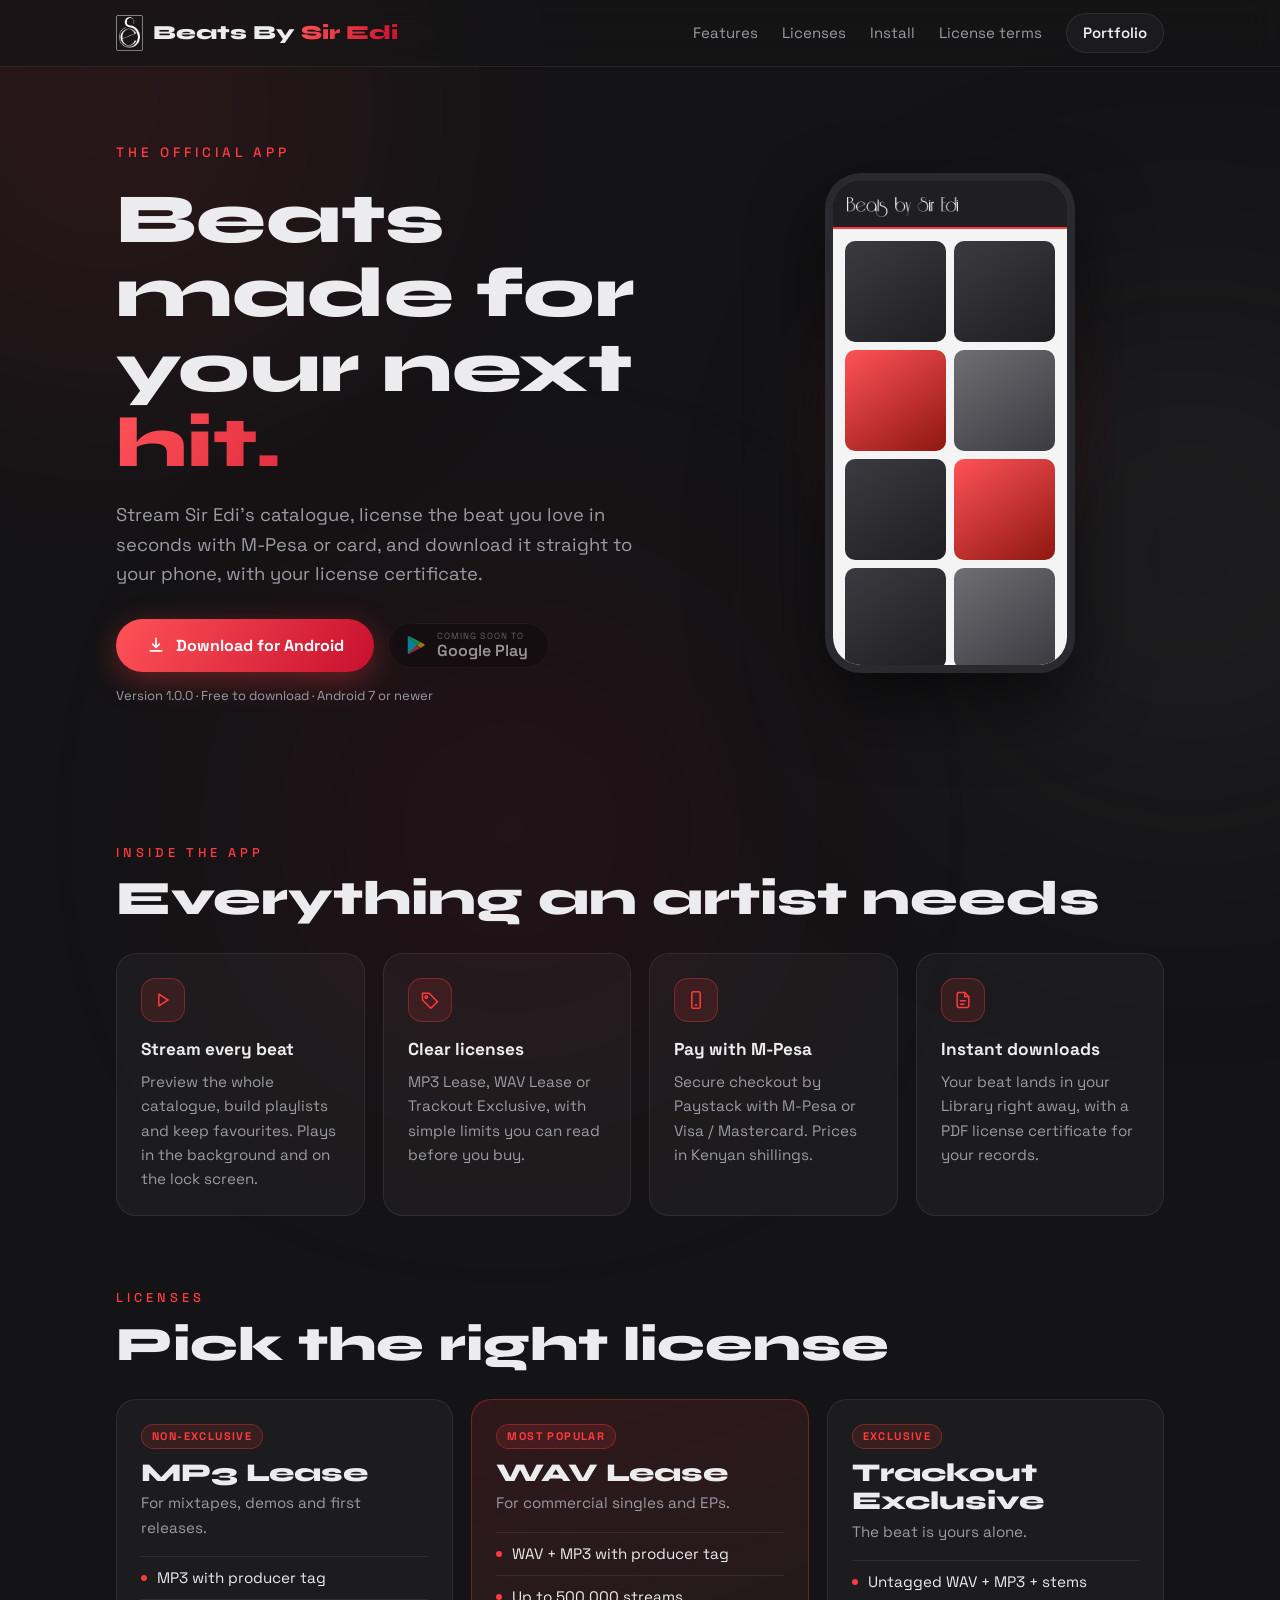
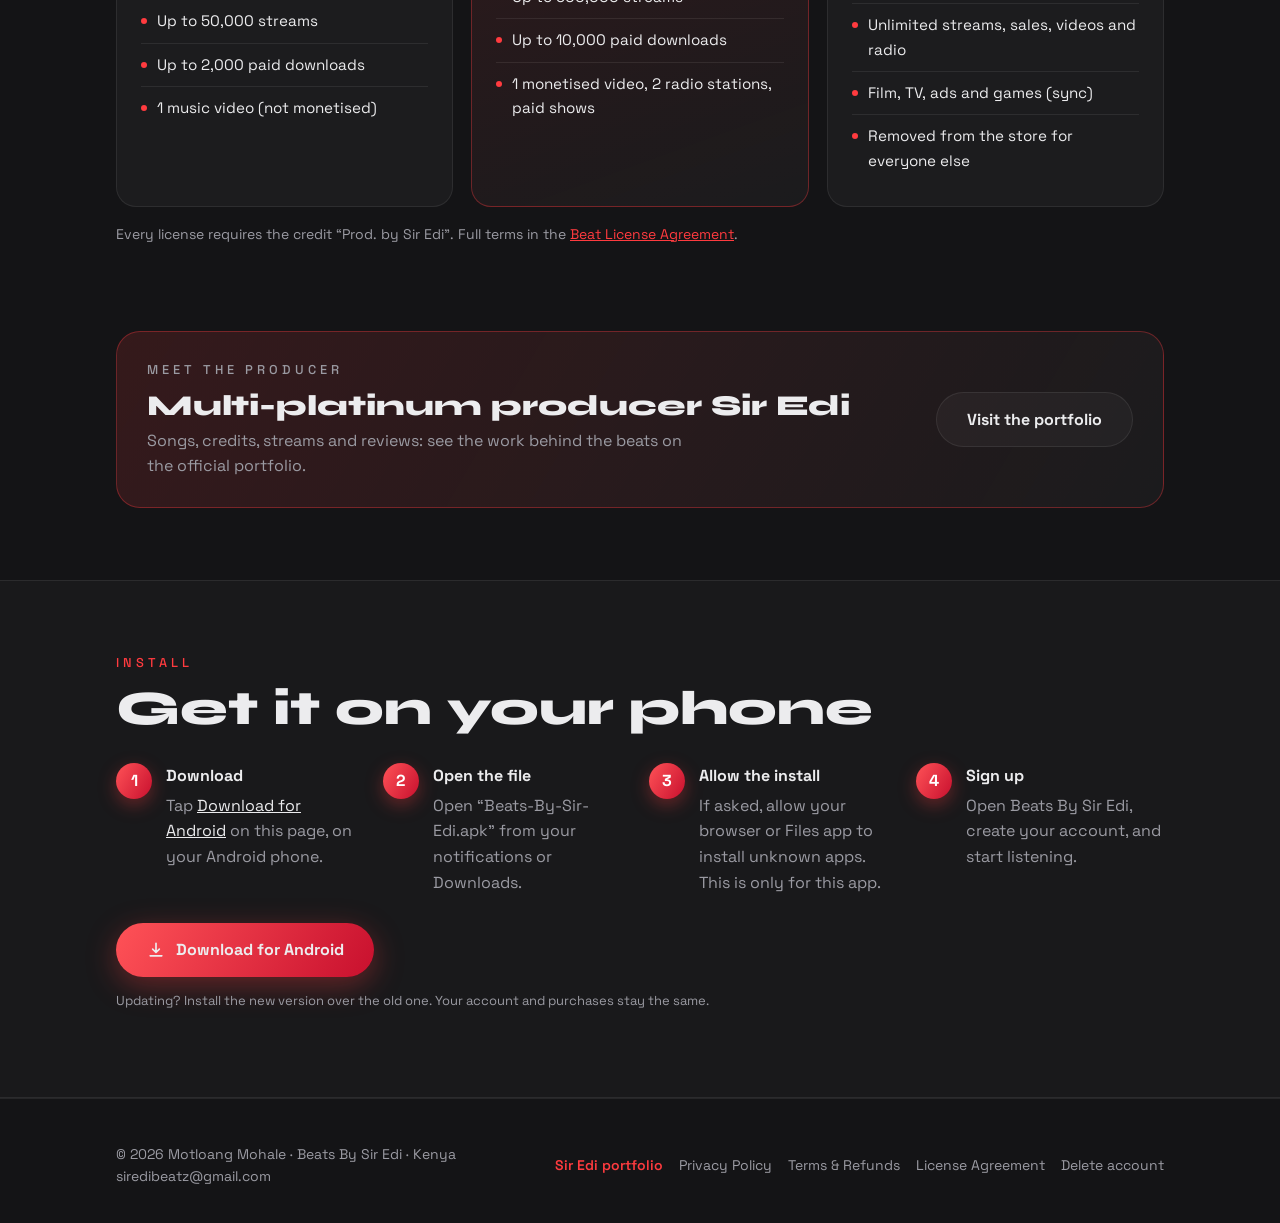
==== index.html @ ad78ff6e "Add files via upload" ====
<!doctype html>
<html lang="en"><head>
<meta charset="utf-8"><meta name="viewport" content="width=device-width, initial-scale=1">
<title>Beats By Sir Edi — Stream, license and download beats</title>
<meta name="description" content="Instrumental beats by Sir Edi. Stream previews, buy MP3, WAV or exclusive licenses with M-Pesa or card, and download instantly. Get the Android app.">
<meta name="theme-color" content="#18181b">
<meta property="og:title" content="Beats By Sir Edi — Stream, license and download beats"><meta property="og:description" content="Instrumental beats by Sir Edi. Stream previews, buy MP3, WAV or exclusive licenses with M-Pesa or card, and download instantly. Get the Android app."><meta property="og:image" content="assets/apple-touch-icon.png">
<link rel="icon" href="assets/favicon.png"><link rel="apple-touch-icon" href="assets/apple-touch-icon.png">
<link rel="preconnect" href="https://fonts.googleapis.com"><link rel="preconnect" href="https://fonts.gstatic.com" crossorigin><link href="https://fonts.googleapis.com/css2?family=Space+Grotesk:wght@400;500;600;700&family=Syne:wght@700;800&display=swap" rel="stylesheet">
<link rel="stylesheet" href="assets/style.css">
</head><body>
<div class="glow glow-1"></div><div class="glow glow-2"></div><div class="glow glow-3"></div>
<header class="topbar"><div class="wrap">
  <a class="brand" href=""><img class="mark" src="assets/logo-mark.png" alt=""><span class="brand-text">Beats By <span>Sir Edi</span></span></a>
  <nav class="topnav"><a href="#features">Features</a><a href="#licenses">Licenses</a><a href="#install">Install</a><a href="license/">License terms</a><a class="pill" href="https://beats-by-sir-edi.web.app/" target="_blank" rel="noopener">Portfolio</a></nav>
</div></header>

<section class="hero"><div class="wrap">
  <div>
    <span class="kicker">THE OFFICIAL APP</span>
    <h1>Beats made for your next <span class="red">hit.</span></h1>
    <p class="lead">Stream Sir Edi's catalogue, license the beat you love in seconds with M-Pesa or card, and download it straight to your phone, with your license certificate.</p>
    <div class="cta">
      <a class="btn btn-red" data-apk href="#install"><svg viewBox="0 0 24 24" fill="none" stroke="currentColor" stroke-width="2" stroke-linecap="round" stroke-linejoin="round"><path d="M12 4v11m0 0l-4-4m4 4l4-4"/><path d="M5 19h14"/></svg> Download for Android</a>
      <a class="play soon" id="play" href="#" aria-disabled="true"><svg viewBox="0 0 24 24"><path fill="#00D7FE" d="M3.6 2.3 13.4 12l-9.8 9.7c-.4-.2-.6-.6-.6-1.1V3.4c0-.5.2-.9.6-1.1z"/><path fill="#FFCE00" d="m16.8 15.4-3.4-3.4 3.4-3.4 3.9 2.2c1.1.6 1.1 1.7 0 2.4z"/><path fill="#FF3A44" d="M16.8 15.4 13.4 12l-9.8 9.7c.4.2.9.2 1.4-.1z"/><path fill="#00F076" d="M16.8 8.6 5 2.4c-.5-.3-1-.3-1.4-.1l9.8 9.7z"/></svg><span class="play-text"><span class="play-top">COMING SOON TO</span><span class="play-name">Google Play</span></span></a>
    </div>
    <div class="meta">Version <span data-version>1.0.0</span> · Free to download · Android 7 or newer</div>
  </div>
  <div class="hero-art" aria-hidden="true"><div class="phone">
    <div class="p-top"><img src="assets/logo-wordmark.png" alt=""></div>
    <div class="p-body"><div class="pad"></div><div class="pad"></div><div class="pad"></div><div class="pad"></div><div class="pad"></div><div class="pad"></div><div class="pad"></div><div class="pad"></div></div>
    <div class="p-bar"><div class="dot"></div><div class="ln"></div></div>
  </div></div>
</div></section>

<section id="features"><div class="wrap">
  <p class="section-tag">Inside the app</p>
  <h2>Everything an artist needs</h2>
  <div class="grid-4">
    <div class="card"><div class="icon"><svg viewBox="0 0 24 24"><path d="M7 5v14l11-7z"/></svg></div><h3>Stream every beat</h3><p>Preview the whole catalogue, build playlists and keep favourites. Plays in the background and on the lock screen.</p></div>
    <div class="card"><div class="icon"><svg viewBox="0 0 24 24"><path d="M3 12V4h8l10 10-8 8z"/><circle cx="7.5" cy="8.5" r="1.5"/></svg></div><h3>Clear licenses</h3><p>MP3 Lease, WAV Lease or Trackout Exclusive, with simple limits you can read before you buy.</p></div>
    <div class="card"><div class="icon"><svg viewBox="0 0 24 24"><rect x="7" y="2" width="10" height="20" rx="2"/><path d="M11 18h2"/></svg></div><h3>Pay with M-Pesa</h3><p>Secure checkout by Paystack with M-Pesa or Visa / Mastercard. Prices in Kenyan shillings.</p></div>
    <div class="card"><div class="icon"><svg viewBox="0 0 24 24"><path d="M14 3H7a2 2 0 00-2 2v14a2 2 0 002 2h10a2 2 0 002-2V8z"/><path d="M14 3v5h5"/><path d="M9 13h6M9 17h4"/></svg></div><h3>Instant downloads</h3><p>Your beat lands in your Library right away, with a PDF license certificate for your records.</p></div>
  </div>
</div></section>

<section id="licenses" style="padding-top:0"><div class="wrap">
  <p class="section-tag">Licenses</p>
  <h2>Pick the right license</h2>
  <div class="grid-3">
    <div class="card lic"><span class="badge">NON-EXCLUSIVE</span><div class="name">MP3 Lease</div><p class="muted" style="margin:0">For mixtapes, demos and first releases.</p>
      <ul><li>MP3 with producer tag</li><li>Up to 50,000 streams</li><li>Up to 2,000 paid downloads</li><li>1 music video (not monetised)</li></ul></div>
    <div class="card lic featured"><span class="badge">MOST POPULAR</span><div class="name">WAV Lease</div><p class="muted" style="margin:0">For commercial singles and EPs.</p>
      <ul><li>WAV + MP3 with producer tag</li><li>Up to 500,000 streams</li><li>Up to 10,000 paid downloads</li><li>1 monetised video, 2 radio stations, paid shows</li></ul></div>
    <div class="card lic"><span class="badge">EXCLUSIVE</span><div class="name">Trackout Exclusive</div><p class="muted" style="margin:0">The beat is yours alone.</p>
      <ul><li>Untagged WAV + MP3 + stems</li><li>Unlimited streams, sales, videos and radio</li><li>Film, TV, ads and games (sync)</li><li>Removed from the store for everyone else</li></ul></div>
  </div>
  <p class="muted" style="font-size:14px;margin-top:16px">Every license requires the credit “Prod. by Sir Edi”. Full terms in the <a href="license/">Beat License Agreement</a>.</p>
</div></section>

<section style="padding-top:0"><div class="wrap">
  <div class="portfolio-strip">
    <div><p class="section-tag" style="margin-bottom:8px">Meet the producer</p><h3>Multi-platinum producer Sir Edi</h3><p>Songs, credits, streams and reviews: see the work behind the beats on the official portfolio.</p></div>
    <a class="btn btn-outline" href="https://beats-by-sir-edi.web.app/" target="_blank" rel="noopener">Visit the portfolio</a>
  </div>
</div></section>

<section id="install" class="band"><div class="wrap">
  <p class="section-tag">Install</p>
  <h2>Get it on your phone</h2>
  <div class="grid-4">
    <div class="step"><div class="num">1</div><div><b>Download</b><p>Tap <a data-apk href="#">Download for Android</a> on this page, on your Android phone.</p></div></div>
    <div class="step"><div class="num">2</div><div><b>Open the file</b><p>Open “Beats-By-Sir-Edi.apk” from your notifications or Downloads.</p></div></div>
    <div class="step"><div class="num">3</div><div><b>Allow the install</b><p>If asked, allow your browser or Files app to install unknown apps. This is only for this app.</p></div></div>
    <div class="step"><div class="num">4</div><div><b>Sign up</b><p>Open Beats By Sir Edi, create your account, and start listening.</p></div></div>
  </div>
  <div class="cta" style="margin-top:28px"><a class="btn btn-red" data-apk href="#"><svg viewBox="0 0 24 24" fill="none" stroke="currentColor" stroke-width="2" stroke-linecap="round" stroke-linejoin="round"><path d="M12 4v11m0 0l-4-4m4 4l4-4"/><path d="M5 19h14"/></svg> Download for Android</a></div>
  <p class="muted" style="font-size:13px;margin-top:14px">Updating? Install the new version over the old one. Your account and purchases stay the same.</p>
</div></section>
<footer><div class="wrap">
  <div>© <span id="year">2026</span> Motloang Mohale · Beats By Sir Edi · Kenya<br><a href="mailto:siredibeatz@gmail.com">siredibeatz@gmail.com</a></div>
  <nav><a class="portfolio-link" href="https://beats-by-sir-edi.web.app/" target="_blank" rel="noopener">Sir Edi portfolio</a><a href="privacy/">Privacy Policy</a><a href="terms/">Terms &amp; Refunds</a><a href="license/">License Agreement</a><a href="delete-account/">Delete account</a></nav>
</div></footer>
<script src="assets/config.js"></script><script src="assets/site.js"></script>
</body></html>
---- assets/style.css ----
/* Beats By Sir Edi — styled to match the portfolio (beats-by-sir-edi.web.app):
   near-black background, glass surfaces, red gradient accent, Syne + Space Grotesk. */
:root {
  --bg: #141416;
  --surface: #1c1c1f;
  --surface-3: #2a2a2e;
  --card: rgba(255, 255, 255, 0.035);
  --border: rgba(255, 255, 255, 0.08);
  --text: #ececee;
  --muted: #9b9ba3;
  --accent: #ff3b3f;
  --accent-deep: #c8102e;
  --accent-soft: rgba(255, 59, 63, 0.12);
  --accent-line: rgba(255, 59, 63, 0.35);
  --grad: linear-gradient(120deg, #ff5257, var(--accent-deep));
  --display: 'Syne', 'Space Grotesk', sans-serif;
  --sans: 'Space Grotesk', system-ui, -apple-system, 'Segoe UI', Roboto, Arial, sans-serif;
  --radius: 20px;
}
* { box-sizing: border-box; }
html { scroll-behavior: smooth; -webkit-text-size-adjust: 100%; }
body { margin: 0; background: var(--bg); color: var(--text); font: 16px/1.6 var(--sans); overflow-x: hidden; }
a { color: var(--accent); }
img { max-width: 100%; display: block; }
.wrap { width: 100%; max-width: 1080px; margin: 0 auto; padding: 0 16px; }

/* Floating colour glows, as on the portfolio */
.glow { position: fixed; border-radius: 50%; filter: blur(140px); opacity: 0.16; z-index: -1; pointer-events: none; animation: float 18s ease-in-out infinite; }
.glow-1 { width: 420px; height: 420px; background: var(--accent); top: -100px; left: -100px; }
.glow-2 { width: 480px; height: 480px; background: #6b6b73; top: 35%; right: -150px; animation-delay: -6s; }
.glow-3 { width: 380px; height: 380px; background: var(--accent-deep); bottom: -120px; left: 25%; animation-delay: -12s; }
@keyframes float { 0%, 100% { transform: translate(0, 0); } 50% { transform: translate(40px, -50px); } }
@media (prefers-reduced-motion: reduce) { .glow, .gradient-text { animation: none; } html { scroll-behavior: auto; } }

/* Glass top bar */
.topbar { position: sticky; top: 0; z-index: 50; backdrop-filter: blur(14px); -webkit-backdrop-filter: blur(14px); background: rgba(20, 20, 22, 0.6); border-bottom: 1px solid var(--border); }
.topbar .wrap { display: flex; align-items: center; justify-content: space-between; height: 66px; gap: 12px; }
.brand { display: flex; align-items: center; gap: 10px; text-decoration: none; min-width: 0; }
.brand .mark { height: 36px; width: auto; }
.brand-text { font-family: var(--display); font-weight: 800; font-size: 1.25rem; color: var(--text); white-space: nowrap; }
.brand-text span { background: var(--grad); -webkit-background-clip: text; background-clip: text; color: transparent; }
.topnav { display: flex; align-items: center; gap: 24px; }
.topnav a { color: var(--muted); text-decoration: none; font-size: 15px; transition: color .2s; }
.topnav a:hover { color: var(--accent); }
.topnav a.pill { color: var(--text); border: 1px solid var(--border); background: var(--card); padding: 7px 16px; border-radius: 999px; font-weight: 600; }
.topnav a.pill:hover { border-color: var(--accent); color: var(--text); }
@media (max-width: 760px) { .topnav a:not(.pill) { display: none; } .brand-text { font-size: 1.05rem; } }
@media (max-width: 380px) { .brand-text { display: none; } }

/* Hero */
.hero { padding: 72px 0 64px; }
.hero .wrap { display: grid; grid-template-columns: 1.15fr 0.85fr; gap: 40px; align-items: center; }
.kicker { display: inline-block; text-transform: uppercase; letter-spacing: 4px; color: var(--accent); font-size: .85rem; font-weight: 500; margin-bottom: 18px; }
.hero h1 { font-family: var(--display); font-weight: 800; font-size: clamp(2.4rem, 6.2vw, 4.4rem); line-height: 1.06; margin: 0 0 20px; }
.gradient-text { background: var(--grad); -webkit-background-clip: text; background-clip: text; color: transparent; background-size: 200% auto; animation: shine 6s linear infinite; }
@keyframes shine { to { background-position: 200% center; } }
.hero h1 .red { background: var(--grad); -webkit-background-clip: text; background-clip: text; color: transparent; background-size: 200% auto; animation: shine 6s linear infinite; }
.hero p.lead { color: var(--muted); font-size: 1.15rem; max-width: 540px; margin: 0 0 30px; }
.cta { display: flex; flex-wrap: wrap; gap: 14px; align-items: center; }
.btn { display: inline-flex; align-items: center; gap: 10px; text-decoration: none; font-weight: 700; border-radius: 999px; padding: 14px 30px; font-size: 1rem; transition: transform .2s, box-shadow .2s, border-color .2s; }
.btn svg { width: 20px; height: 20px; }
.btn-red { background: var(--grad); color: #fff; box-shadow: 0 8px 30px rgba(255, 59, 63, 0.35); }
.btn-red:hover { transform: translateY(-3px); box-shadow: 0 12px 40px rgba(255, 59, 63, 0.5); }
.btn-outline { border: 1px solid var(--border); color: var(--text); background: var(--card); }
.btn-outline:hover { border-color: var(--accent); transform: translateY(-3px); }
.meta { color: var(--muted); font-size: 13px; margin-top: 14px; }
.play { display: inline-flex; align-items: center; gap: 10px; border: 1px solid var(--border); border-radius: 999px; padding: 8px 20px 8px 16px; color: #fff; text-decoration: none; background: rgba(0, 0, 0, 0.45); }
.play.soon { opacity: 0.55; cursor: default; }
.play svg { width: 22px; height: 22px; }
.play-text { display: flex; flex-direction: column; line-height: 1.1; }
.play-top { font-size: 9px; letter-spacing: 1px; color: var(--muted); }
.play-name { font-size: 16px; font-weight: 600; }
.hero-art { justify-self: center; position: relative; }
.hero-art::before { content: ''; position: absolute; inset: 10% -10%; background: radial-gradient(closest-side, rgba(255, 59, 63, 0.35), transparent); filter: blur(30px); z-index: -1; }
.phone { width: 250px; max-width: 70vw; aspect-ratio: 9 / 18; border-radius: 36px; background: #0e0e10; border: 8px solid #2a2a2e; box-shadow: 0 30px 70px rgba(0, 0, 0, 0.55); overflow: hidden; display: flex; flex-direction: column; }
.phone .p-top { background: #1F1F22; border-bottom: 2px solid var(--accent); padding: 16px 14px 10px; display: flex; align-items: center; gap: 8px; }
.phone .p-top img { height: 20px; }
.phone .p-body { flex: 1; background: #F4F4F5; padding: 12px; display: grid; grid-template-columns: 1fr 1fr; gap: 8px; align-content: start; }
.pad { aspect-ratio: 1; border-radius: 10px; background: linear-gradient(145deg, #3A3A40, #1F1F22); }
.pad:nth-child(3n) { background: linear-gradient(145deg, #ff5257, #8E1711); }
.pad:nth-child(4n) { background: linear-gradient(145deg, #6E6E73, #3A3A40); }
.phone .p-bar { background: #fff; border-top: 1px solid #E2E2E6; height: 44px; display: flex; align-items: center; gap: 8px; padding: 0 12px; }
.phone .p-bar .dot { width: 24px; height: 24px; border-radius: 6px; background: var(--accent); }
.phone .p-bar .ln { flex: 1; height: 6px; border-radius: 3px; background: #ECECEE; }
@media (max-width: 820px) { .hero .wrap { grid-template-columns: 1fr; } .hero-art { display: none; } .hero { padding: 48px 0 40px; } }

/* Sections */
section { padding: 72px 0; }
.section-tag { text-transform: uppercase; letter-spacing: 4px; color: var(--accent); font-size: .8rem; font-weight: 500; margin: 0 0 10px; }
h2 { font-family: var(--display); font-weight: 800; font-size: clamp(2rem, 5vw, 3rem); line-height: 1.08; margin: 0 0 28px; }
.grid-3 { display: grid; grid-template-columns: repeat(3, 1fr); gap: 18px; }
.grid-4 { display: grid; grid-template-columns: repeat(4, 1fr); gap: 18px; }
@media (max-width: 900px) { .grid-4 { grid-template-columns: repeat(2, 1fr); } }
@media (max-width: 720px) { .grid-3 { grid-template-columns: 1fr; } }
@media (max-width: 480px) { .grid-4 { grid-template-columns: 1fr; } }
.card { background: var(--card); border: 1px solid var(--border); border-radius: var(--radius); padding: 24px; transition: transform .25s, border-color .25s, box-shadow .25s; }
.card:hover { transform: translateY(-6px); border-color: var(--accent-line); box-shadow: 0 18px 50px rgba(255, 59, 63, 0.14); }
.card h3 { margin: 14px 0 6px; font-size: 1.08rem; }
.card p { margin: 0; color: var(--muted); font-size: .95rem; }
.icon { width: 44px; height: 44px; border-radius: 14px; background: var(--accent-soft); border: 1px solid var(--accent-line); display: grid; place-items: center; }
.icon svg { width: 20px; height: 20px; stroke: var(--accent); fill: none; stroke-width: 1.8; stroke-linecap: round; stroke-linejoin: round; }
.step { display: flex; gap: 14px; align-items: flex-start; }
.step p { color: var(--muted); margin: 4px 0 0; }
.num { flex: none; width: 36px; height: 36px; border-radius: 50%; background: var(--grad); color: #fff; font-weight: 700; display: grid; place-items: center; box-shadow: 0 6px 18px rgba(255, 59, 63, 0.35); }

/* Licenses */
.lic { display: flex; flex-direction: column; }
.lic.featured { border-color: var(--accent-line); background: linear-gradient(160deg, rgba(255, 59, 63, 0.12), rgba(255, 255, 255, 0.03)); }
.lic .name { font-family: var(--display); font-weight: 800; font-size: 1.6rem; line-height: 1.1; margin: 10px 0 4px; }
.lic ul { list-style: none; padding: 0; margin: 16px 0 0; }
.lic li { padding: 9px 0; border-top: 1px solid var(--border); font-size: .95rem; display: flex; gap: 10px; }
.lic li::before { content: ''; flex: none; width: 6px; height: 6px; margin-top: 9px; border-radius: 50%; background: var(--accent); }
.badge { display: inline-block; align-self: flex-start; font-size: 11px; font-weight: 700; letter-spacing: 1.4px; color: var(--accent); background: var(--accent-soft); border: 1px solid var(--accent-line); border-radius: 999px; padding: 3px 10px; }
.muted { color: var(--muted); }

/* Install band */
.band { background: rgba(255, 255, 255, 0.025); border-top: 1px solid var(--border); border-bottom: 1px solid var(--border); }
.band a { color: var(--text); }

/* Portfolio strip */
.portfolio-strip { display: flex; flex-wrap: wrap; align-items: center; justify-content: space-between; gap: 20px; padding: 28px 30px; border-radius: 24px; background: linear-gradient(120deg, rgba(255, 59, 63, 0.14), rgba(255, 255, 255, 0.03)); border: 1px solid var(--accent-line); }
.portfolio-strip h3 { font-family: var(--display); font-weight: 800; font-size: clamp(1.3rem, 3vw, 1.8rem); margin: 0 0 6px; line-height: 1.15; }
.portfolio-strip p { margin: 0; color: var(--muted); max-width: 560px; }

/* Legal pages */
.doc-head { padding: 52px 0 30px; }
.doc-head .kicker { margin-bottom: 12px; }
.doc-head h1 { font-family: var(--display); font-weight: 800; font-size: clamp(2.2rem, 6vw, 3.4rem); line-height: 1.06; margin: 0 0 10px; }
.doc-head .updated-line { color: var(--muted); font-size: 14px; }
.doc-head .actions { display: flex; flex-wrap: wrap; gap: 10px; margin-top: 20px; }
.btn-ghost { display: inline-flex; align-items: center; gap: 8px; border: 1px solid var(--border); background: var(--card); color: var(--text); text-decoration: none; border-radius: 999px; padding: 10px 18px; font-size: 14px; font-weight: 600; transition: border-color .2s; }
.btn-ghost:hover { border-color: var(--accent); }
.doc { max-width: 860px; margin: 0 auto; padding: 0 16px 72px; }
.doc .paper { background: var(--card); border: 1px solid var(--border); border-radius: var(--radius); padding: 30px clamp(18px, 4vw, 44px); }
.doc h1 { display: none; }
.doc h2 { font-family: var(--display); font-weight: 700; font-size: 1.35rem; margin: 36px 0 12px; padding-top: 20px; border-top: 1px solid var(--border); }
.doc h2:first-of-type { border-top: 0; padding-top: 0; margin-top: 4px; }
.doc p, .doc li { font-size: 15.5px; color: #d6d6da; }
.doc strong { color: var(--text); }
.table-scroll { overflow-x: auto; margin: 14px 0 18px; border: 1px solid var(--border); border-radius: 14px; }
.doc table { border-collapse: collapse; width: 100%; min-width: 520px; font-size: 14px; }
.doc th, .doc td { text-align: left; vertical-align: top; padding: 11px 13px; border-bottom: 1px solid var(--border); color: #d6d6da; }
.doc thead th { background: rgba(255, 59, 63, 0.12); color: var(--text); font-weight: 600; font-size: 13px; border-bottom: 1px solid var(--accent-line); }
.doc tbody tr:nth-child(even) td { background: rgba(255, 255, 255, 0.02); }
.doc tbody td:first-child { font-weight: 600; color: var(--text); }

/* Footer */
footer { color: var(--muted); padding: 44px 0 36px; font-size: 14px; border-top: 1px solid var(--border); }
footer .wrap { display: flex; flex-wrap: wrap; justify-content: space-between; gap: 18px; align-items: center; }
footer a { color: var(--muted); text-decoration: none; transition: color .2s; }
footer a:hover { color: var(--accent); }
footer nav { display: flex; flex-wrap: wrap; gap: 16px; }
footer .portfolio-link { color: var(--accent); font-weight: 600; }
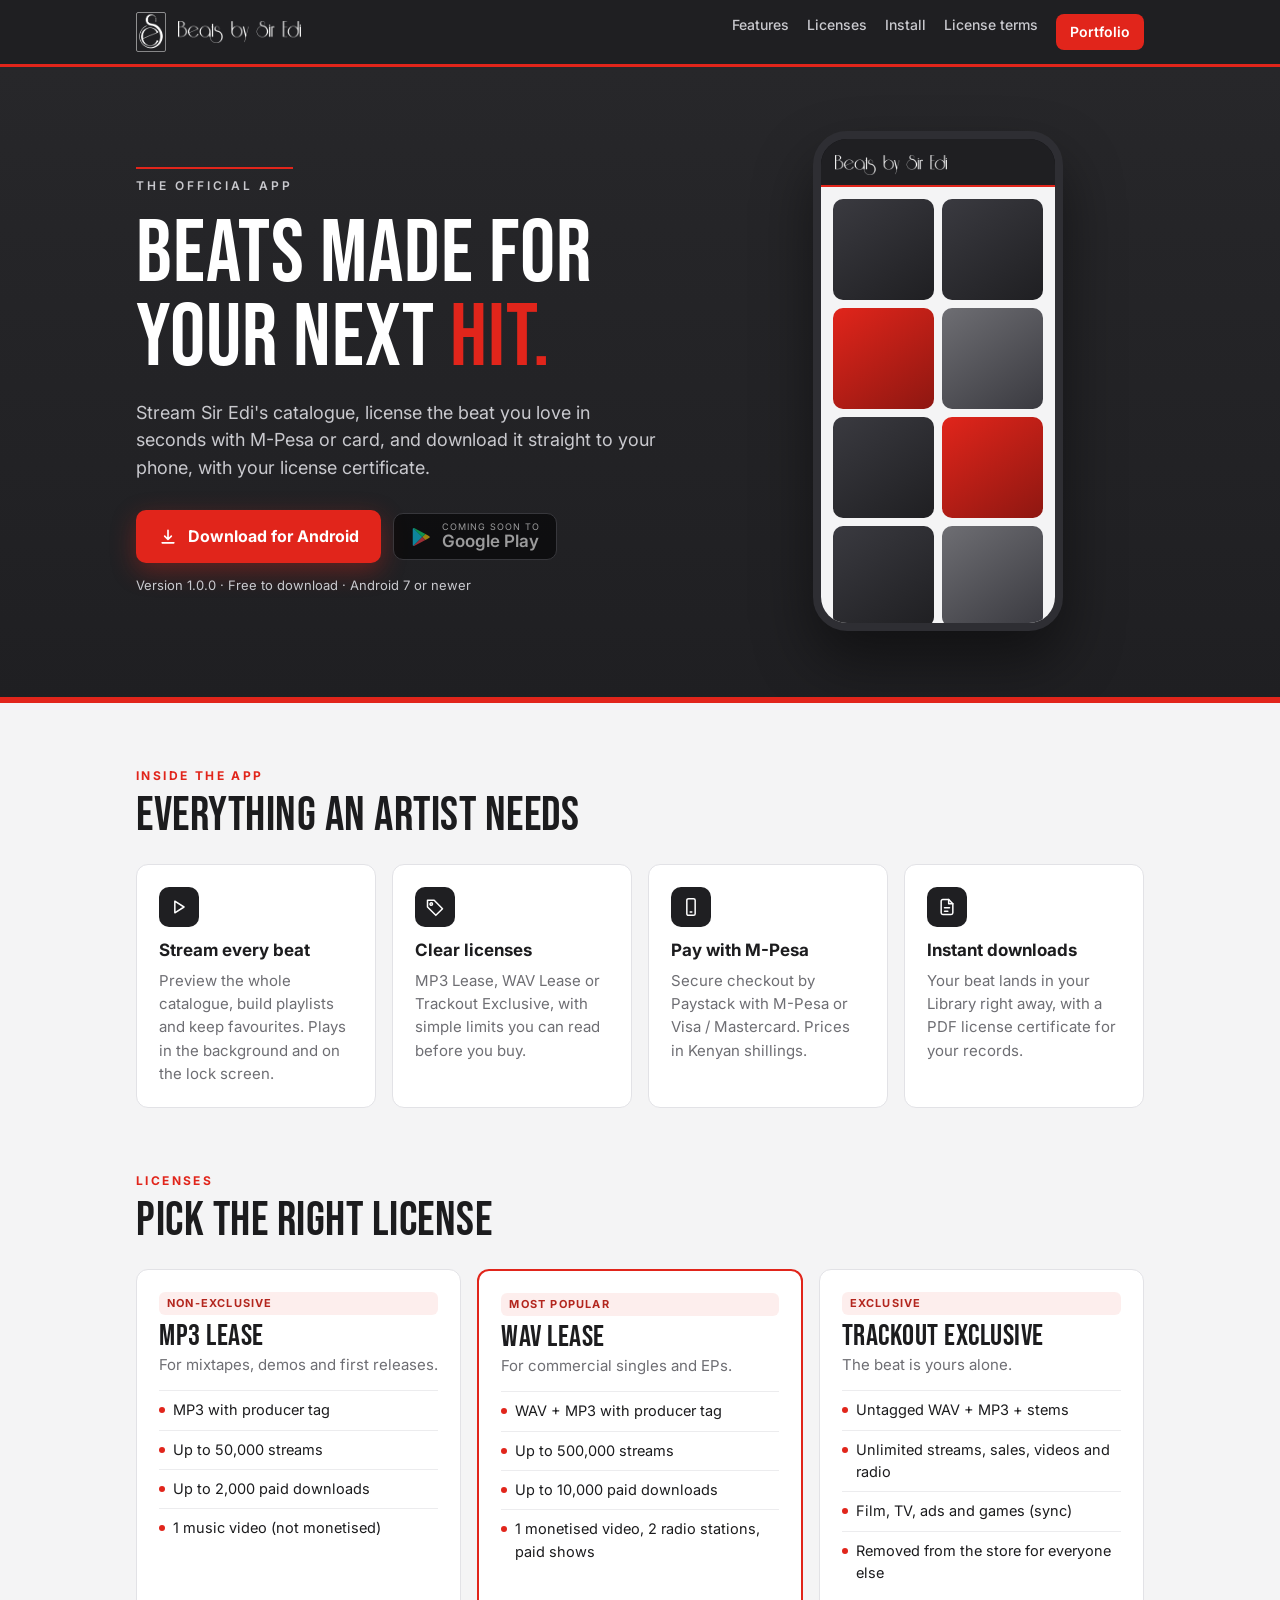
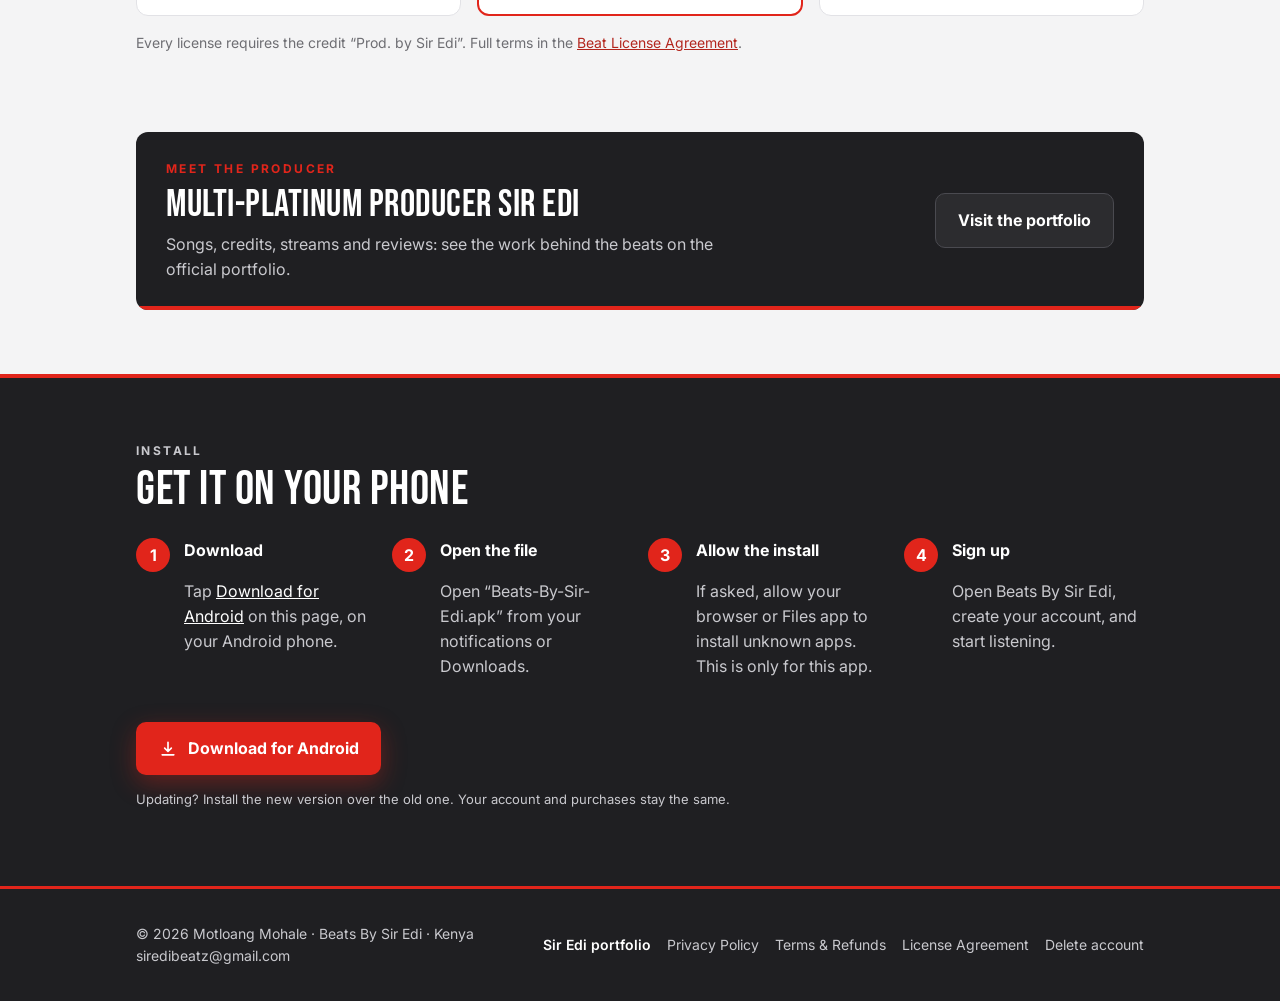
==== commit d67b4ebb: "Add files via upload" ====
--- a/index.html
+++ b/index.html
@@ -3,22 +3,21 @@
 <meta charset="utf-8"><meta name="viewport" content="width=device-width, initial-scale=1">
 <title>Beats By Sir Edi — Stream, license and download beats</title>
 <meta name="description" content="Instrumental beats by Sir Edi. Stream previews, buy MP3, WAV or exclusive licenses with M-Pesa or card, and download instantly. Get the Android app.">
-<meta name="theme-color" content="#18181b">
+<meta name="theme-color" content="#1F1F22">
 <meta property="og:title" content="Beats By Sir Edi — Stream, license and download beats"><meta property="og:description" content="Instrumental beats by Sir Edi. Stream previews, buy MP3, WAV or exclusive licenses with M-Pesa or card, and download instantly. Get the Android app."><meta property="og:image" content="assets/apple-touch-icon.png">
 <link rel="icon" href="assets/favicon.png"><link rel="apple-touch-icon" href="assets/apple-touch-icon.png">
-<link rel="preconnect" href="https://fonts.googleapis.com"><link rel="preconnect" href="https://fonts.gstatic.com" crossorigin><link href="https://fonts.googleapis.com/css2?family=Space+Grotesk:wght@400;500;600;700&family=Syne:wght@700;800&display=swap" rel="stylesheet">
+<link rel="preconnect" href="https://fonts.googleapis.com"><link rel="preconnect" href="https://fonts.gstatic.com" crossorigin><link href="https://fonts.googleapis.com/css2?family=Bebas+Neue&family=Inter:wght@400;500;600;700&display=swap" rel="stylesheet">
 <link rel="stylesheet" href="assets/style.css">
 </head><body>
-<div class="glow glow-1"></div><div class="glow glow-2"></div><div class="glow glow-3"></div>
 <header class="topbar"><div class="wrap">
-  <a class="brand" href=""><img class="mark" src="assets/logo-mark.png" alt=""><span class="brand-text">Beats By <span>Sir Edi</span></span></a>
+  <a class="brand" href=""><img class="mark" src="assets/logo-mark.png" alt=""><img class="word" src="assets/logo-wordmark.png" alt="Beats By Sir Edi"></a>
   <nav class="topnav"><a href="#features">Features</a><a href="#licenses">Licenses</a><a href="#install">Install</a><a href="license/">License terms</a><a class="pill" href="https://beats-by-sir-edi.web.app/" target="_blank" rel="noopener">Portfolio</a></nav>
 </div></header>
 
 <section class="hero"><div class="wrap">
   <div>
     <span class="kicker">THE OFFICIAL APP</span>
-    <h1>Beats made for your next <span class="red">hit.</span></h1>
+    <h1>Beats made for<br>your next <span class="red">hit.</span></h1>
     <p class="lead">Stream Sir Edi's catalogue, license the beat you love in seconds with M-Pesa or card, and download it straight to your phone, with your license certificate.</p>
     <div class="cta">
       <a class="btn btn-red" data-apk href="#install"><svg viewBox="0 0 24 24" fill="none" stroke="currentColor" stroke-width="2" stroke-linecap="round" stroke-linejoin="round"><path d="M12 4v11m0 0l-4-4m4 4l4-4"/><path d="M5 19h14"/></svg> Download for Android</a>
@@ -69,7 +68,7 @@
   <p class="section-tag">Install</p>
   <h2>Get it on your phone</h2>
   <div class="grid-4">
-    <div class="step"><div class="num">1</div><div><b>Download</b><p>Tap <a data-apk href="#">Download for Android</a> on this page, on your Android phone.</p></div></div>
+    <div class="step"><div class="num">1</div><div><b>Download</b><p>Tap <a data-apk href="#" style="color:#fff">Download for Android</a> on this page, on your Android phone.</p></div></div>
     <div class="step"><div class="num">2</div><div><b>Open the file</b><p>Open “Beats-By-Sir-Edi.apk” from your notifications or Downloads.</p></div></div>
     <div class="step"><div class="num">3</div><div><b>Allow the install</b><p>If asked, allow your browser or Files app to install unknown apps. This is only for this app.</p></div></div>
     <div class="step"><div class="num">4</div><div><b>Sign up</b><p>Open Beats By Sir Edi, create your account, and start listening.</p></div></div>
--- a/assets/style.css
+++ b/assets/style.css
@@ -1,153 +1,140 @@
-/* Beats By Sir Edi — styled to match the portfolio (beats-by-sir-edi.web.app):
-   near-black background, glass surfaces, red gradient accent, Syne + Space Grotesk. */
+/* Beats By Sir Edi — same palette as the app: charcoal, greys, white, one red accent. */
 :root {
-  --bg: #141416;
-  --surface: #1c1c1f;
-  --surface-3: #2a2a2e;
-  --card: rgba(255, 255, 255, 0.035);
-  --border: rgba(255, 255, 255, 0.08);
-  --text: #ececee;
-  --muted: #9b9ba3;
-  --accent: #ff3b3f;
-  --accent-deep: #c8102e;
-  --accent-soft: rgba(255, 59, 63, 0.12);
-  --accent-line: rgba(255, 59, 63, 0.35);
-  --grad: linear-gradient(120deg, #ff5257, var(--accent-deep));
-  --display: 'Syne', 'Space Grotesk', sans-serif;
-  --sans: 'Space Grotesk', system-ui, -apple-system, 'Segoe UI', Roboto, Arial, sans-serif;
-  --radius: 20px;
+  --bg: #F4F4F5;
+  --surface: #FFFFFF;
+  --surface-2: #ECECEE;
+  --line: #E2E2E6;
+  --text: #1C1C1E;
+  --muted: #6E6E73;
+  --charcoal: #1F1F22;
+  --charcoal-2: #27272A;
+  --red: #E1251B;
+  --red-dim: #B3261E;
+  --on-dark: #FFFFFF;
+  --on-dark-muted: #C9C9CE;
+  --radius: 12px;
+  --display: 'Bebas Neue', Impact, 'Arial Narrow', sans-serif;
+  --sans: 'Inter', system-ui, -apple-system, 'Segoe UI', Roboto, Arial, sans-serif;
 }
 * { box-sizing: border-box; }
-html { scroll-behavior: smooth; -webkit-text-size-adjust: 100%; }
-body { margin: 0; background: var(--bg); color: var(--text); font: 16px/1.6 var(--sans); overflow-x: hidden; }
-a { color: var(--accent); }
+html { -webkit-text-size-adjust: 100%; }
+body { margin: 0; background: var(--bg); color: var(--text); font: 16px/1.55 var(--sans); }
+a { color: var(--red-dim); }
 img { max-width: 100%; display: block; }
-.wrap { width: 100%; max-width: 1080px; margin: 0 auto; padding: 0 16px; }
+.wrap { width: 100%; max-width: 1040px; margin: 0 auto; padding: 0 16px; }
 
-/* Floating colour glows, as on the portfolio */
-.glow { position: fixed; border-radius: 50%; filter: blur(140px); opacity: 0.16; z-index: -1; pointer-events: none; animation: float 18s ease-in-out infinite; }
-.glow-1 { width: 420px; height: 420px; background: var(--accent); top: -100px; left: -100px; }
-.glow-2 { width: 480px; height: 480px; background: #6b6b73; top: 35%; right: -150px; animation-delay: -6s; }
-.glow-3 { width: 380px; height: 380px; background: var(--accent-deep); bottom: -120px; left: 25%; animation-delay: -12s; }
-@keyframes float { 0%, 100% { transform: translate(0, 0); } 50% { transform: translate(40px, -50px); } }
-@media (prefers-reduced-motion: reduce) { .glow, .gradient-text { animation: none; } html { scroll-behavior: auto; } }
-
-/* Glass top bar */
-.topbar { position: sticky; top: 0; z-index: 50; backdrop-filter: blur(14px); -webkit-backdrop-filter: blur(14px); background: rgba(20, 20, 22, 0.6); border-bottom: 1px solid var(--border); }
-.topbar .wrap { display: flex; align-items: center; justify-content: space-between; height: 66px; gap: 12px; }
-.brand { display: flex; align-items: center; gap: 10px; text-decoration: none; min-width: 0; }
-.brand .mark { height: 36px; width: auto; }
-.brand-text { font-family: var(--display); font-weight: 800; font-size: 1.25rem; color: var(--text); white-space: nowrap; }
-.brand-text span { background: var(--grad); -webkit-background-clip: text; background-clip: text; color: transparent; }
-.topnav { display: flex; align-items: center; gap: 24px; }
-.topnav a { color: var(--muted); text-decoration: none; font-size: 15px; transition: color .2s; }
-.topnav a:hover { color: var(--accent); }
-.topnav a.pill { color: var(--text); border: 1px solid var(--border); background: var(--card); padding: 7px 16px; border-radius: 999px; font-weight: 600; }
-.topnav a.pill:hover { border-color: var(--accent); color: var(--text); }
-@media (max-width: 760px) { .topnav a:not(.pill) { display: none; } .brand-text { font-size: 1.05rem; } }
-@media (max-width: 380px) { .brand-text { display: none; } }
+/* Top bar — like the app */
+.topbar { background: var(--charcoal); border-bottom: 3px solid var(--red); }
+.topbar .wrap { display: flex; align-items: center; justify-content: space-between; height: 64px; gap: 12px; }
+.brand { display: flex; align-items: center; gap: 12px; text-decoration: none; min-width: 0; }
+.brand .mark { height: 40px; width: auto; }
+.brand .word { height: 22px; width: auto; }
+.topnav { display: flex; gap: 18px; }
+.topnav a { color: var(--on-dark-muted); text-decoration: none; font-size: 14px; font-weight: 500; }
+.topnav a:hover { color: var(--on-dark); }
+@media (max-width: 640px) { .topnav { display: none; } .brand .word { height: 18px; } }
 
 /* Hero */
-.hero { padding: 72px 0 64px; }
+.hero { background: linear-gradient(180deg, var(--charcoal-2), var(--charcoal)); color: var(--on-dark); padding: 64px 0 72px; position: relative; overflow: hidden; }
+.hero::after { content: ''; position: absolute; left: 0; right: 0; bottom: 0; height: 6px; background: var(--red); }
 .hero .wrap { display: grid; grid-template-columns: 1.15fr 0.85fr; gap: 40px; align-items: center; }
-.kicker { display: inline-block; text-transform: uppercase; letter-spacing: 4px; color: var(--accent); font-size: .85rem; font-weight: 500; margin-bottom: 18px; }
-.hero h1 { font-family: var(--display); font-weight: 800; font-size: clamp(2.4rem, 6.2vw, 4.4rem); line-height: 1.06; margin: 0 0 20px; }
-.gradient-text { background: var(--grad); -webkit-background-clip: text; background-clip: text; color: transparent; background-size: 200% auto; animation: shine 6s linear infinite; }
-@keyframes shine { to { background-position: 200% center; } }
-.hero h1 .red { background: var(--grad); -webkit-background-clip: text; background-clip: text; color: transparent; background-size: 200% auto; animation: shine 6s linear infinite; }
-.hero p.lead { color: var(--muted); font-size: 1.15rem; max-width: 540px; margin: 0 0 30px; }
-.cta { display: flex; flex-wrap: wrap; gap: 14px; align-items: center; }
-.btn { display: inline-flex; align-items: center; gap: 10px; text-decoration: none; font-weight: 700; border-radius: 999px; padding: 14px 30px; font-size: 1rem; transition: transform .2s, box-shadow .2s, border-color .2s; }
+.kicker { display: inline-block; font-size: 12px; font-weight: 600; letter-spacing: 3px; color: var(--on-dark-muted); border-top: 2px solid var(--red); padding-top: 8px; margin-bottom: 18px; }
+.hero h1 { font-family: var(--display); font-weight: 400; font-size: clamp(48px, 9vw, 88px); line-height: 0.95; letter-spacing: 1px; margin: 0 0 18px; }
+.hero h1 .red { color: var(--red); }
+.hero p.lead { color: var(--on-dark-muted); font-size: 18px; max-width: 520px; margin: 0 0 28px; }
+.cta { display: flex; flex-wrap: wrap; gap: 12px; align-items: center; }
+.btn { display: inline-flex; align-items: center; gap: 10px; text-decoration: none; font-weight: 700; border-radius: 10px; padding: 14px 22px; font-size: 16px; }
+.btn-red { background: var(--red); color: #fff; box-shadow: 0 8px 24px rgba(225, 37, 27, 0.35); }
+.btn-red:hover { background: #c81f16; }
 .btn svg { width: 20px; height: 20px; }
-.btn-red { background: var(--grad); color: #fff; box-shadow: 0 8px 30px rgba(255, 59, 63, 0.35); }
-.btn-red:hover { transform: translateY(-3px); box-shadow: 0 12px 40px rgba(255, 59, 63, 0.5); }
-.btn-outline { border: 1px solid var(--border); color: var(--text); background: var(--card); }
-.btn-outline:hover { border-color: var(--accent); transform: translateY(-3px); }
-.meta { color: var(--muted); font-size: 13px; margin-top: 14px; }
-.play { display: inline-flex; align-items: center; gap: 10px; border: 1px solid var(--border); border-radius: 999px; padding: 8px 20px 8px 16px; color: #fff; text-decoration: none; background: rgba(0, 0, 0, 0.45); }
+.meta { color: var(--on-dark-muted); font-size: 13px; margin-top: 12px; }
+.play { display: inline-flex; align-items: center; gap: 10px; border: 1px solid #4A4A50; border-radius: 10px; padding: 8px 16px; color: #fff; text-decoration: none; background: #000; }
 .play.soon { opacity: 0.55; cursor: default; }
 .play svg { width: 22px; height: 22px; }
 .play-text { display: flex; flex-direction: column; line-height: 1.1; }
-.play-top { font-size: 9px; letter-spacing: 1px; color: var(--muted); }
-.play-name { font-size: 16px; font-weight: 600; }
+.play-top { font-size: 9px; letter-spacing: 1px; }
+.play-name { font-size: 17px; font-weight: 600; }
 .hero-art { justify-self: center; position: relative; }
-.hero-art::before { content: ''; position: absolute; inset: 10% -10%; background: radial-gradient(closest-side, rgba(255, 59, 63, 0.35), transparent); filter: blur(30px); z-index: -1; }
-.phone { width: 250px; max-width: 70vw; aspect-ratio: 9 / 18; border-radius: 36px; background: #0e0e10; border: 8px solid #2a2a2e; box-shadow: 0 30px 70px rgba(0, 0, 0, 0.55); overflow: hidden; display: flex; flex-direction: column; }
-.phone .p-top { background: #1F1F22; border-bottom: 2px solid var(--accent); padding: 16px 14px 10px; display: flex; align-items: center; gap: 8px; }
+.phone { width: 250px; max-width: 70vw; aspect-ratio: 9 / 18; border-radius: 34px; background: #111113; border: 8px solid #2E2E33; box-shadow: 0 30px 60px rgba(0,0,0,0.45); overflow: hidden; display: flex; flex-direction: column; }
+.phone .p-top { background: var(--charcoal); border-bottom: 2px solid var(--red); padding: 16px 14px 10px; display: flex; align-items: center; gap: 8px; }
 .phone .p-top img { height: 20px; }
-.phone .p-body { flex: 1; background: #F4F4F5; padding: 12px; display: grid; grid-template-columns: 1fr 1fr; gap: 8px; align-content: start; }
-.pad { aspect-ratio: 1; border-radius: 10px; background: linear-gradient(145deg, #3A3A40, #1F1F22); }
-.pad:nth-child(3n) { background: linear-gradient(145deg, #ff5257, #8E1711); }
+.phone .p-body { flex: 1; background: var(--bg); padding: 12px; display: grid; grid-template-columns: 1fr 1fr; gap: 8px; align-content: start; }
+.pad { aspect-ratio: 1; border-radius: 10px; background: linear-gradient(145deg, #3A3A40, #1F1F22); position: relative; }
+.pad:nth-child(3n) { background: linear-gradient(145deg, #E1251B, #8E1711); }
 .pad:nth-child(4n) { background: linear-gradient(145deg, #6E6E73, #3A3A40); }
-.phone .p-bar { background: #fff; border-top: 1px solid #E2E2E6; height: 44px; display: flex; align-items: center; gap: 8px; padding: 0 12px; }
-.phone .p-bar .dot { width: 24px; height: 24px; border-radius: 6px; background: var(--accent); }
-.phone .p-bar .ln { flex: 1; height: 6px; border-radius: 3px; background: #ECECEE; }
-@media (max-width: 820px) { .hero .wrap { grid-template-columns: 1fr; } .hero-art { display: none; } .hero { padding: 48px 0 40px; } }
+.phone .p-bar { background: var(--surface); border-top: 1px solid var(--line); height: 44px; display: flex; align-items: center; gap: 8px; padding: 0 12px; }
+.phone .p-bar .dot { width: 24px; height: 24px; border-radius: 6px; background: var(--red); }
+.phone .p-bar .ln { flex: 1; height: 6px; border-radius: 3px; background: var(--surface-2); }
+@media (max-width: 820px) { .hero .wrap { grid-template-columns: 1fr; } .hero-art { display: none; } .hero { padding: 44px 0 52px; } }
 
 /* Sections */
-section { padding: 72px 0; }
-.section-tag { text-transform: uppercase; letter-spacing: 4px; color: var(--accent); font-size: .8rem; font-weight: 500; margin: 0 0 10px; }
-h2 { font-family: var(--display); font-weight: 800; font-size: clamp(2rem, 5vw, 3rem); line-height: 1.08; margin: 0 0 28px; }
-.grid-3 { display: grid; grid-template-columns: repeat(3, 1fr); gap: 18px; }
-.grid-4 { display: grid; grid-template-columns: repeat(4, 1fr); gap: 18px; }
+section { padding: 64px 0; }
+.section-tag { font-size: 12px; font-weight: 700; letter-spacing: 2.4px; color: var(--red); text-transform: uppercase; margin: 0 0 6px; }
+h2 { font-family: var(--display); font-weight: 400; font-size: clamp(34px, 6vw, 48px); letter-spacing: 0.5px; line-height: 1; margin: 0 0 24px; }
+.grid-3 { display: grid; grid-template-columns: repeat(3, 1fr); gap: 16px; }
+.grid-4 { display: grid; grid-template-columns: repeat(4, 1fr); gap: 16px; }
 @media (max-width: 900px) { .grid-4 { grid-template-columns: repeat(2, 1fr); } }
 @media (max-width: 720px) { .grid-3 { grid-template-columns: 1fr; } }
 @media (max-width: 480px) { .grid-4 { grid-template-columns: 1fr; } }
-.card { background: var(--card); border: 1px solid var(--border); border-radius: var(--radius); padding: 24px; transition: transform .25s, border-color .25s, box-shadow .25s; }
-.card:hover { transform: translateY(-6px); border-color: var(--accent-line); box-shadow: 0 18px 50px rgba(255, 59, 63, 0.14); }
-.card h3 { margin: 14px 0 6px; font-size: 1.08rem; }
-.card p { margin: 0; color: var(--muted); font-size: .95rem; }
-.icon { width: 44px; height: 44px; border-radius: 14px; background: var(--accent-soft); border: 1px solid var(--accent-line); display: grid; place-items: center; }
-.icon svg { width: 20px; height: 20px; stroke: var(--accent); fill: none; stroke-width: 1.8; stroke-linecap: round; stroke-linejoin: round; }
+.card { background: var(--surface); border: 1px solid var(--line); border-radius: var(--radius); padding: 22px; }
+.card h3 { margin: 10px 0 6px; font-size: 17px; }
+.card p { margin: 0; color: var(--muted); font-size: 15px; }
+.icon { width: 40px; height: 40px; border-radius: 10px; background: var(--charcoal); display: grid; place-items: center; }
+.icon svg { width: 20px; height: 20px; stroke: #fff; fill: none; stroke-width: 1.8; stroke-linecap: round; stroke-linejoin: round; }
 .step { display: flex; gap: 14px; align-items: flex-start; }
-.step p { color: var(--muted); margin: 4px 0 0; }
-.num { flex: none; width: 36px; height: 36px; border-radius: 50%; background: var(--grad); color: #fff; font-weight: 700; display: grid; place-items: center; box-shadow: 0 6px 18px rgba(255, 59, 63, 0.35); }
+.num { flex: none; width: 34px; height: 34px; border-radius: 50%; background: var(--red); color: #fff; font-weight: 700; display: grid; place-items: center; }
 
 /* Licenses */
 .lic { display: flex; flex-direction: column; }
-.lic.featured { border-color: var(--accent-line); background: linear-gradient(160deg, rgba(255, 59, 63, 0.12), rgba(255, 255, 255, 0.03)); }
-.lic .name { font-family: var(--display); font-weight: 800; font-size: 1.6rem; line-height: 1.1; margin: 10px 0 4px; }
-.lic ul { list-style: none; padding: 0; margin: 16px 0 0; }
-.lic li { padding: 9px 0; border-top: 1px solid var(--border); font-size: .95rem; display: flex; gap: 10px; }
-.lic li::before { content: ''; flex: none; width: 6px; height: 6px; margin-top: 9px; border-radius: 50%; background: var(--accent); }
-.badge { display: inline-block; align-self: flex-start; font-size: 11px; font-weight: 700; letter-spacing: 1.4px; color: var(--accent); background: var(--accent-soft); border: 1px solid var(--accent-line); border-radius: 999px; padding: 3px 10px; }
-.muted { color: var(--muted); }
+.lic.featured { border: 2px solid var(--red); }
+.lic .name { font-family: var(--display); font-size: 30px; letter-spacing: 0.5px; line-height: 1; margin: 6px 0 2px; }
+.lic ul { list-style: none; padding: 0; margin: 14px 0 0; }
+.lic li { padding: 8px 0; border-top: 1px solid var(--surface-2); font-size: 14.5px; display: flex; gap: 8px; }
+.lic li::before { content: ''; flex: none; width: 6px; height: 6px; margin-top: 8px; border-radius: 50%; background: var(--red); }
+.badge { display: inline-block; font-size: 11px; font-weight: 700; letter-spacing: 1.2px; color: var(--red-dim); background: rgba(225, 37, 27, 0.08); border-radius: 6px; padding: 3px 8px; }
 
-/* Install band */
-.band { background: rgba(255, 255, 255, 0.025); border-top: 1px solid var(--border); border-bottom: 1px solid var(--border); }
-.band a { color: var(--text); }
-
-/* Portfolio strip */
-.portfolio-strip { display: flex; flex-wrap: wrap; align-items: center; justify-content: space-between; gap: 20px; padding: 28px 30px; border-radius: 24px; background: linear-gradient(120deg, rgba(255, 59, 63, 0.14), rgba(255, 255, 255, 0.03)); border: 1px solid var(--accent-line); }
-.portfolio-strip h3 { font-family: var(--display); font-weight: 800; font-size: clamp(1.3rem, 3vw, 1.8rem); margin: 0 0 6px; line-height: 1.15; }
-.portfolio-strip p { margin: 0; color: var(--muted); max-width: 560px; }
+/* Dark band */
+.band { background: var(--charcoal); color: var(--on-dark); border-top: 4px solid var(--red); }
+.band p { color: var(--on-dark-muted); }
 
 /* Legal pages */
-.doc-head { padding: 52px 0 30px; }
-.doc-head .kicker { margin-bottom: 12px; }
-.doc-head h1 { font-family: var(--display); font-weight: 800; font-size: clamp(2.2rem, 6vw, 3.4rem); line-height: 1.06; margin: 0 0 10px; }
-.doc-head .updated-line { color: var(--muted); font-size: 14px; }
-.doc-head .actions { display: flex; flex-wrap: wrap; gap: 10px; margin-top: 20px; }
-.btn-ghost { display: inline-flex; align-items: center; gap: 8px; border: 1px solid var(--border); background: var(--card); color: var(--text); text-decoration: none; border-radius: 999px; padding: 10px 18px; font-size: 14px; font-weight: 600; transition: border-color .2s; }
-.btn-ghost:hover { border-color: var(--accent); }
-.doc { max-width: 860px; margin: 0 auto; padding: 0 16px 72px; }
-.doc .paper { background: var(--card); border: 1px solid var(--border); border-radius: var(--radius); padding: 30px clamp(18px, 4vw, 44px); }
+.doc-head { background: linear-gradient(180deg, var(--charcoal-2), var(--charcoal)); color: #fff; padding: 40px 0 34px; border-bottom: 5px solid var(--red); }
+.doc-head h1 { font-family: var(--display); font-weight: 400; font-size: clamp(40px, 7vw, 60px); line-height: 1; margin: 6px 0 10px; letter-spacing: 0.5px; }
+.doc-head .actions { display: flex; flex-wrap: wrap; gap: 10px; margin-top: 16px; }
+.btn-ghost { display: inline-flex; align-items: center; gap: 8px; border: 1px solid #4A4A50; color: #fff; text-decoration: none; border-radius: 8px; padding: 9px 14px; font-size: 14px; font-weight: 600; }
+.btn-ghost:hover { border-color: var(--red); }
+.doc { max-width: 820px; margin: 0 auto; padding: 36px 16px 64px; }
+.doc .paper { background: var(--surface); border: 1px solid var(--line); border-radius: var(--radius); padding: 28px clamp(18px, 4vw, 44px); }
 .doc h1 { display: none; }
-.doc h2 { font-family: var(--display); font-weight: 700; font-size: 1.35rem; margin: 36px 0 12px; padding-top: 20px; border-top: 1px solid var(--border); }
-.doc h2:first-of-type { border-top: 0; padding-top: 0; margin-top: 4px; }
-.doc p, .doc li { font-size: 15.5px; color: #d6d6da; }
-.doc strong { color: var(--text); }
-.table-scroll { overflow-x: auto; margin: 14px 0 18px; border: 1px solid var(--border); border-radius: 14px; }
+.doc h2 { font-family: var(--sans); font-weight: 700; font-size: 20px; letter-spacing: 0; margin: 34px 0 10px; padding-top: 18px; border-top: 1px solid var(--surface-2); }
+.doc h2:first-of-type { border-top: 0; padding-top: 0; margin-top: 8px; }
+.doc p, .doc li { font-size: 15.5px; }
+.doc .updated { color: var(--muted); font-size: 14px; margin: 0 0 6px; }
+.table-scroll { overflow-x: auto; margin: 14px 0 18px; border: 1px solid var(--line); border-radius: 10px; }
 .doc table { border-collapse: collapse; width: 100%; min-width: 520px; font-size: 14px; }
-.doc th, .doc td { text-align: left; vertical-align: top; padding: 11px 13px; border-bottom: 1px solid var(--border); color: #d6d6da; }
-.doc thead th { background: rgba(255, 59, 63, 0.12); color: var(--text); font-weight: 600; font-size: 13px; border-bottom: 1px solid var(--accent-line); }
-.doc tbody tr:nth-child(even) td { background: rgba(255, 255, 255, 0.02); }
-.doc tbody td:first-child { font-weight: 600; color: var(--text); }
+.doc th, .doc td { text-align: left; vertical-align: top; padding: 10px 12px; border-bottom: 1px solid var(--surface-2); }
+.doc thead th { background: var(--charcoal); color: #fff; font-weight: 600; font-size: 13px; }
+.doc tbody tr:nth-child(even) td { background: #FAFAFB; }
+.doc tbody td:first-child { font-weight: 600; }
 
 /* Footer */
-footer { color: var(--muted); padding: 44px 0 36px; font-size: 14px; border-top: 1px solid var(--border); }
+footer { background: var(--charcoal); color: var(--on-dark-muted); padding: 34px 0; font-size: 14px; border-top: 3px solid var(--red); }
 footer .wrap { display: flex; flex-wrap: wrap; justify-content: space-between; gap: 18px; align-items: center; }
-footer a { color: var(--muted); text-decoration: none; transition: color .2s; }
-footer a:hover { color: var(--accent); }
+footer a { color: var(--on-dark-muted); text-decoration: none; }
+footer a:hover { color: #fff; }
 footer nav { display: flex; flex-wrap: wrap; gap: 16px; }
-footer .portfolio-link { color: var(--accent); font-weight: 600; }
+
+/* Portfolio links & small helpers */
+.topnav a.pill { color: #fff; background: var(--red); padding: 7px 14px; border-radius: 8px; font-weight: 600; }
+.topnav a.pill:hover { background: #c81f16; color: #fff; }
+@media (max-width: 640px) { .topnav { display: flex; } .topnav a:not(.pill) { display: none; } }
+.muted { color: var(--muted); }
+.btn-outline { background: rgba(255, 255, 255, 0.06); color: #fff; border: 1px solid #4A4A50; }
+.btn-outline:hover { border-color: var(--red); }
+.portfolio-strip { display: flex; flex-wrap: wrap; align-items: center; justify-content: space-between; gap: 20px; padding: 28px 30px; border-radius: var(--radius); background: var(--charcoal); color: #fff; position: relative; overflow: hidden; }
+.portfolio-strip::after { content: ''; position: absolute; left: 0; right: 0; bottom: 0; height: 4px; background: var(--red); }
+.portfolio-strip h3 { font-family: var(--display); font-weight: 400; font-size: clamp(28px, 4vw, 38px); letter-spacing: .5px; line-height: 1; margin: 0 0 8px; }
+.portfolio-strip p { margin: 0; color: var(--on-dark-muted); max-width: 560px; }
+.portfolio-strip .section-tag { color: var(--red); }
+.updated-line { color: var(--on-dark-muted); font-size: 14px; }
+footer .portfolio-link { color: #fff; font-weight: 600; }
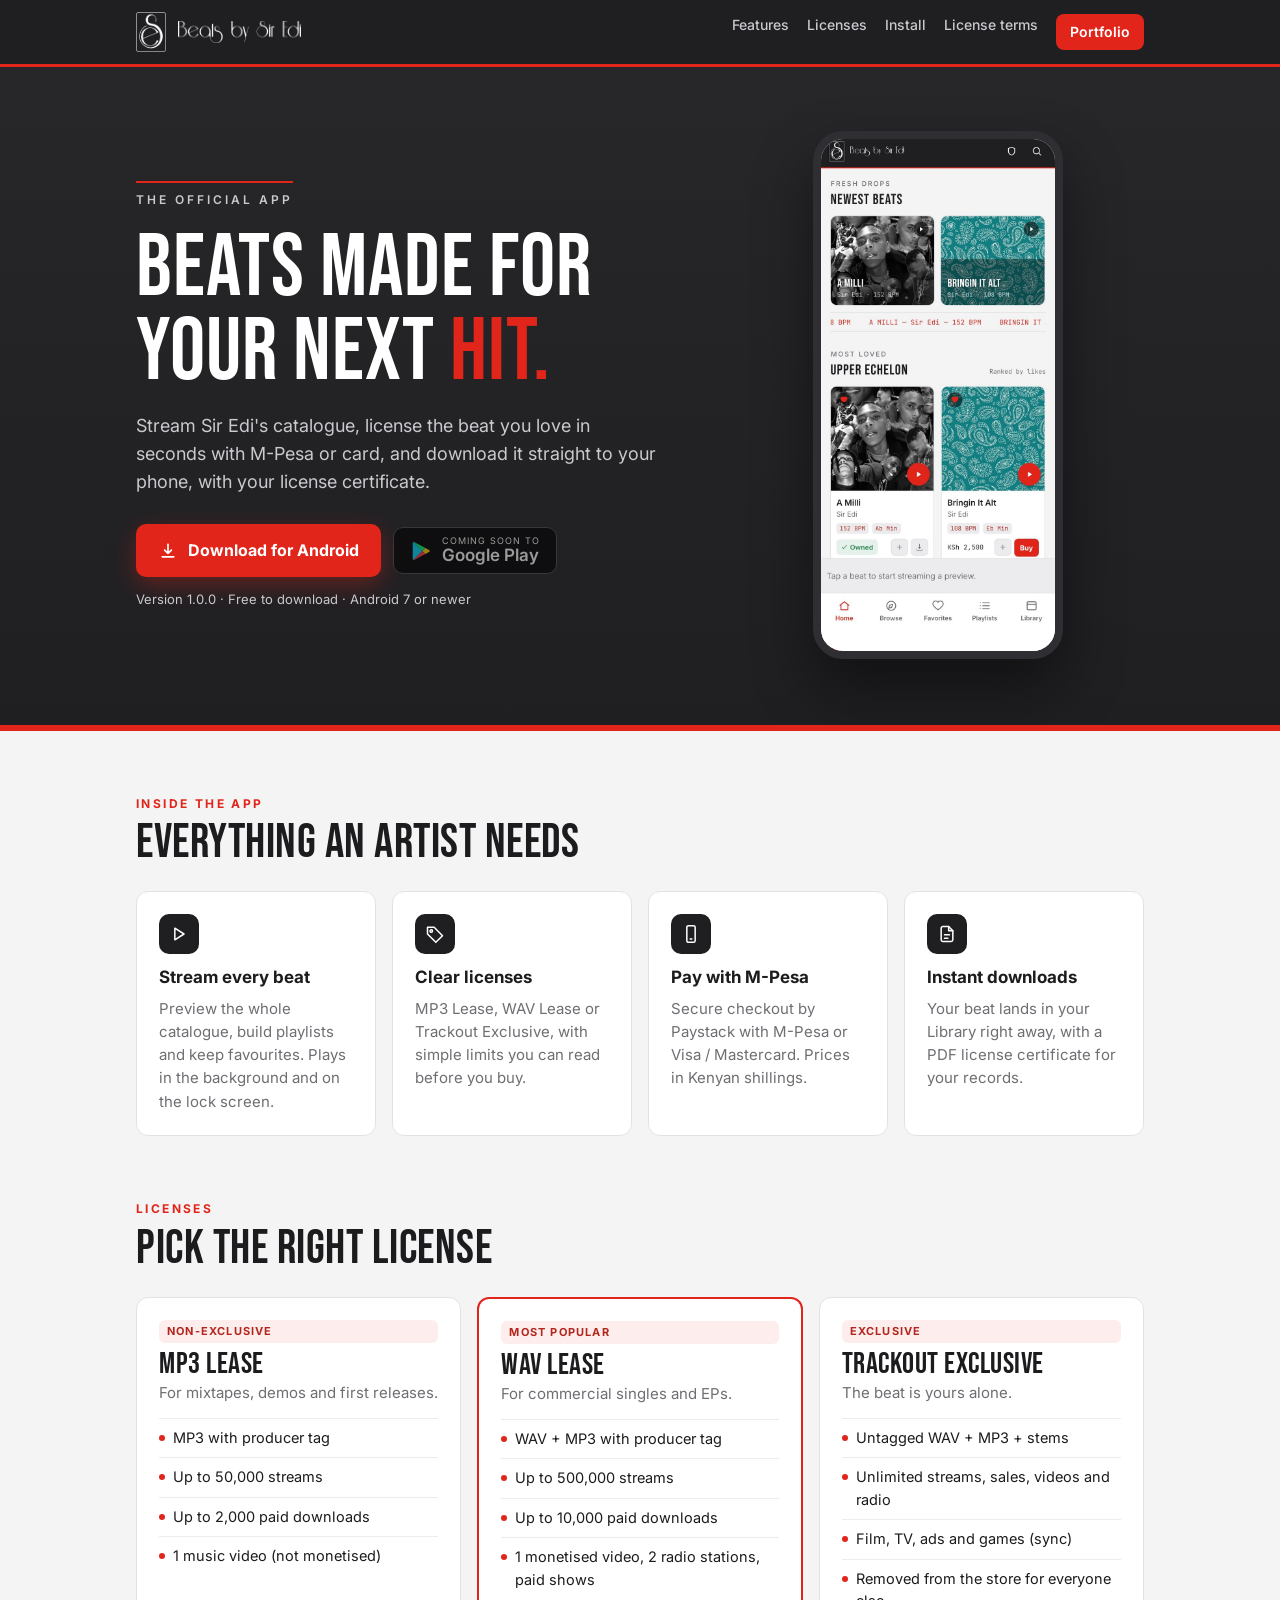
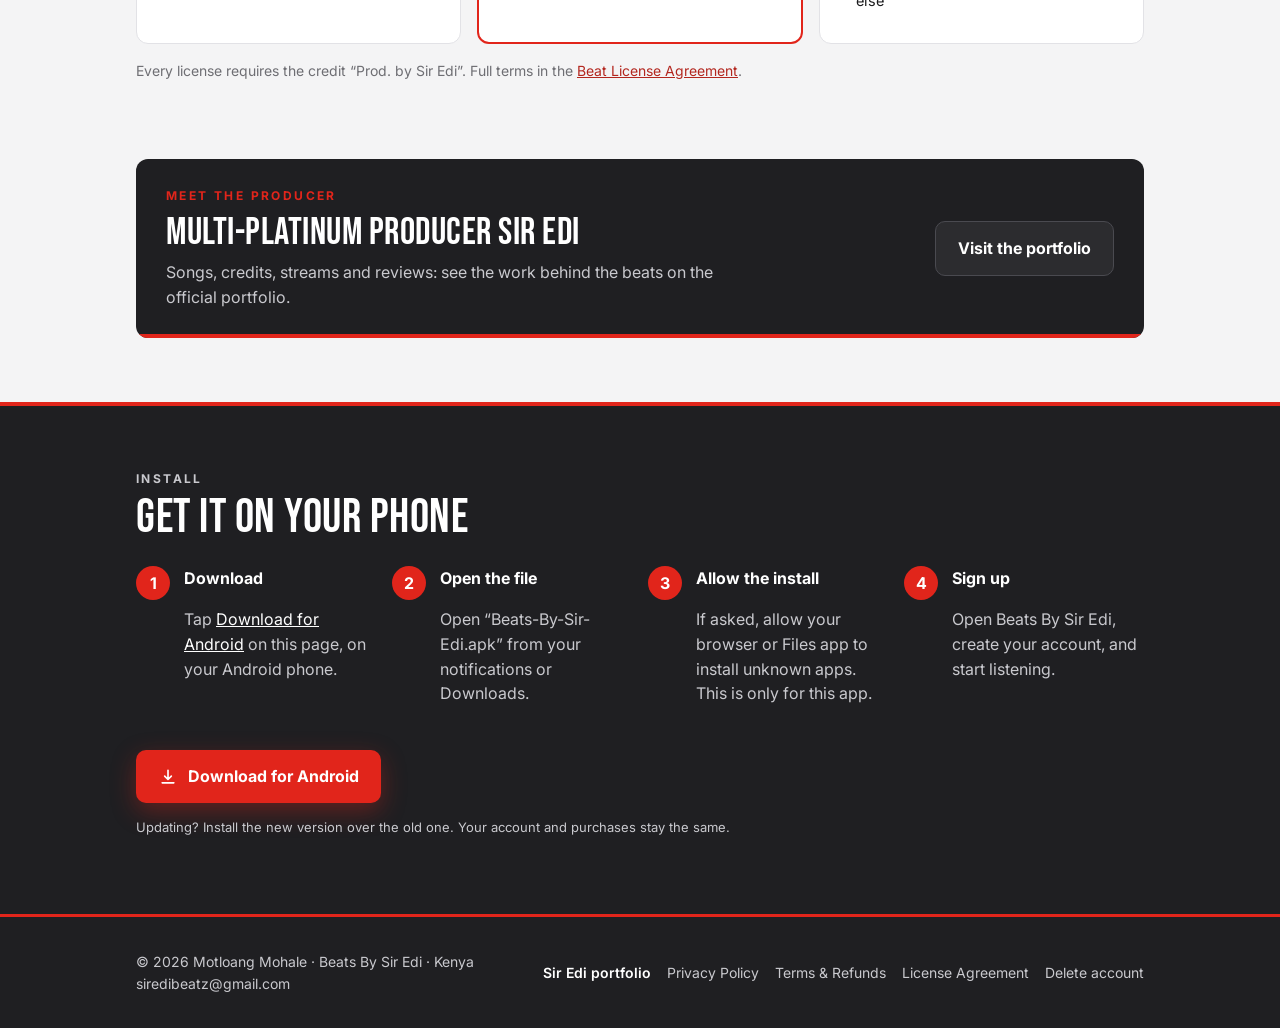
==== commit d0f4dec2: "Add files via upload" ====
--- a/index.html
+++ b/index.html
@@ -25,7 +25,8 @@
     </div>
     <div class="meta">Version <span data-version>1.0.0</span> · Free to download · Android 7 or newer</div>
   </div>
-  <div class="hero-art" aria-hidden="true"><div class="phone">
+  <div class="hero-art"><div class="phone">
+    <img class="shot" src="assets/app-screenshot.jpg" alt="The Beats By Sir Edi app on a phone" onerror="this.remove()">
     <div class="p-top"><img src="assets/logo-wordmark.png" alt=""></div>
     <div class="p-body"><div class="pad"></div><div class="pad"></div><div class="pad"></div><div class="pad"></div><div class="pad"></div><div class="pad"></div><div class="pad"></div><div class="pad"></div></div>
     <div class="p-bar"><div class="dot"></div><div class="ln"></div></div>
--- a/assets/style.css
+++ b/assets/style.css
@@ -138,3 +138,8 @@
 .portfolio-strip .section-tag { color: var(--red); }
 .updated-line { color: var(--on-dark-muted); font-size: 14px; }
 footer .portfolio-link { color: #fff; font-weight: 600; }
+
+/* Real app screenshot inside the phone frame (assets/app-screenshot.jpg).
+   If the file is missing, the drawn mock-up underneath shows instead. */
+.phone { position: relative; aspect-ratio: 720 / 1520; border-radius: 30px; }
+.phone .shot { position: absolute; inset: 0; width: 100%; height: 100%; object-fit: contain; object-position: top center; padding-bottom: 8px; z-index: 2; background: #FFFFFF; }
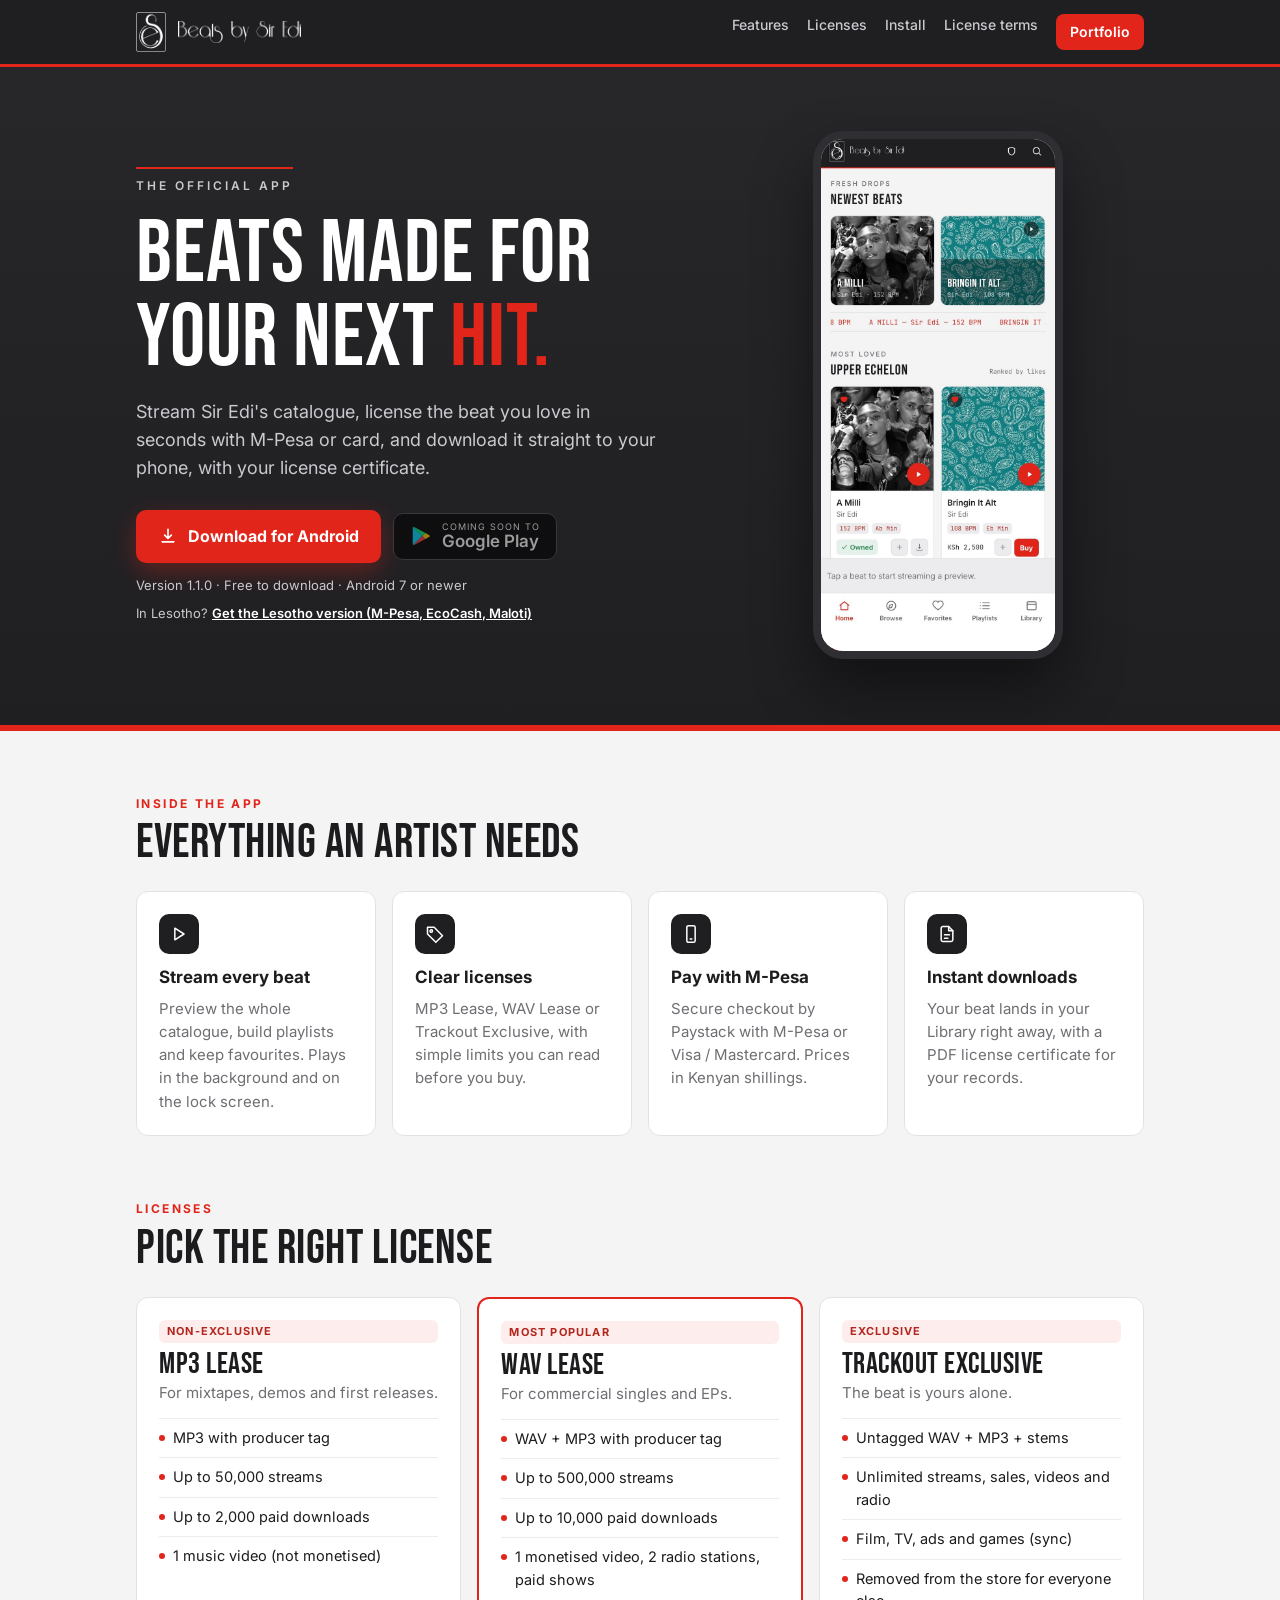
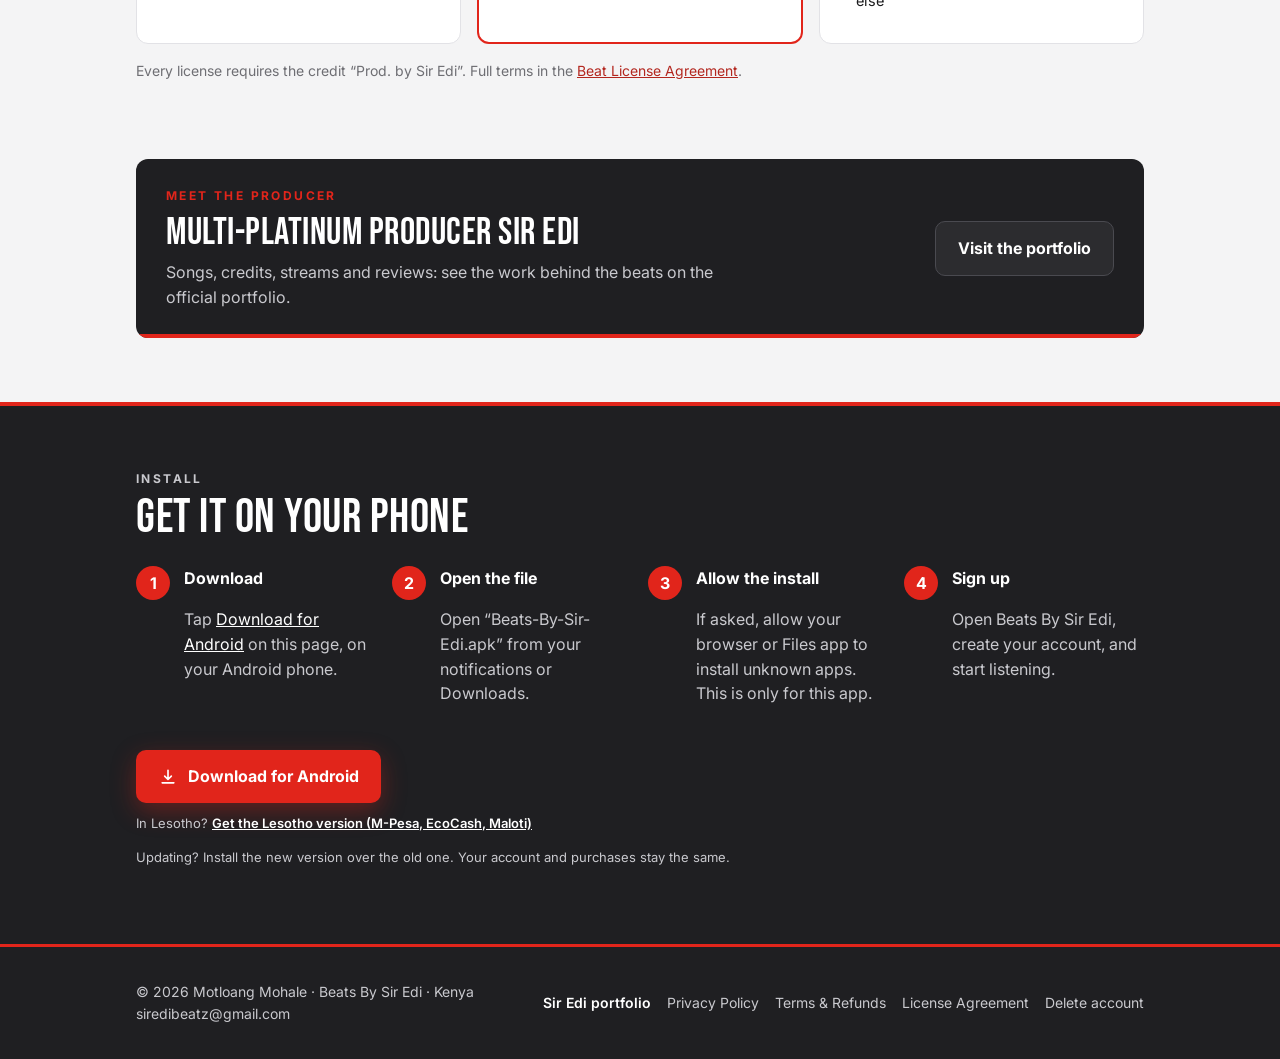
==== commit 6d99b92f: "Add files via upload" ====
--- a/index.html
+++ b/index.html
@@ -1,10 +1,15 @@
 <!doctype html>
 <html lang="en"><head>
 <meta charset="utf-8"><meta name="viewport" content="width=device-width, initial-scale=1">
-<title>Beats By Sir Edi — Stream, license and download beats</title>
-<meta name="description" content="Instrumental beats by Sir Edi. Stream previews, buy MP3, WAV or exclusive licenses with M-Pesa or card, and download instantly. Get the Android app.">
+<title>Beats By Sir Edi App — Beats by Sir Edi for Android</title>
+<meta name="description" content="The official Beats By Sir Edi app: stream, license and download instrumental beats by multi-platinum producer Sir Edi. MP3, WAV and exclusive licenses with M-Pesa or card.">
 <meta name="theme-color" content="#1F1F22">
-<meta property="og:title" content="Beats By Sir Edi — Stream, license and download beats"><meta property="og:description" content="Instrumental beats by Sir Edi. Stream previews, buy MP3, WAV or exclusive licenses with M-Pesa or card, and download instantly. Get the Android app."><meta property="og:image" content="assets/apple-touch-icon.png">
+<meta name="google-site-verification" content="DZzxBFiekiP2J6a1Lxdx_TllUculVT0xsthz1CfXwkU">
+<meta name="google-site-verification" content="oZS-fDHn0k-lZWutrfPwoSkYl9qrLNiUAX5cmMygsvc">
+<meta name="author" content="Sir Edi (Motloang Mohale)">
+<link rel="canonical" href="https://siredibeatz.github.io/beatsbysiredi/">
+<script type="application/ld+json">{"@context": "https://schema.org", "@graph": [{"@type": "SoftwareApplication", "@id": "https://siredibeatz.github.io/beatsbysiredi/#app", "name": "Beats By Sir Edi", "operatingSystem": "Android", "applicationCategory": "MultimediaApplication", "applicationSubCategory": "Music", "url": "https://siredibeatz.github.io/beatsbysiredi/", "downloadUrl": "https://github.com/siredibeatz/beatsbysiredi/releases/latest/download/Beats-By-Sir-Edi.apk", "description": "Stream, license and download instrumental beats by multi-platinum producer Sir Edi. Pay with M-Pesa or card.", "offers": {"@type": "Offer", "price": "0", "priceCurrency": "KES"}, "author": {"@id": "https://beats-by-sir-edi.web.app/#sir-edi"}, "publisher": {"@id": "https://beats-by-sir-edi.web.app/#sir-edi"}}, {"@type": "Person", "@id": "https://beats-by-sir-edi.web.app/#sir-edi", "name": "Sir Edi", "alternateName": ["Motloang Mohale", "Sire Edi"], "jobTitle": "Record producer, songwriter and audio engineer", "url": "https://beats-by-sir-edi.web.app/", "sameAs": ["https://beats-by-sir-edi.web.app/", "https://www.instagram.com/Sire_Edi", "https://www.tiktok.com/@sire_edi", "https://www.facebook.com/SireDzi"]}]}</script>
+<meta property="og:title" content="Beats By Sir Edi App — Beats by Sir Edi for Android"><meta property="og:description" content="The official Beats By Sir Edi app: stream, license and download instrumental beats by multi-platinum producer Sir Edi. MP3, WAV and exclusive licenses with M-Pesa or card."><meta property="og:image" content="assets/apple-touch-icon.png">
 <link rel="icon" href="assets/favicon.png"><link rel="apple-touch-icon" href="assets/apple-touch-icon.png">
 <link rel="preconnect" href="https://fonts.googleapis.com"><link rel="preconnect" href="https://fonts.gstatic.com" crossorigin><link href="https://fonts.googleapis.com/css2?family=Bebas+Neue&family=Inter:wght@400;500;600;700&display=swap" rel="stylesheet">
 <link rel="stylesheet" href="assets/style.css">
@@ -20,10 +25,11 @@
     <h1>Beats made for<br>your next <span class="red">hit.</span></h1>
     <p class="lead">Stream Sir Edi's catalogue, license the beat you love in seconds with M-Pesa or card, and download it straight to your phone, with your license certificate.</p>
     <div class="cta">
-      <a class="btn btn-red" data-apk href="#install"><svg viewBox="0 0 24 24" fill="none" stroke="currentColor" stroke-width="2" stroke-linecap="round" stroke-linejoin="round"><path d="M12 4v11m0 0l-4-4m4 4l4-4"/><path d="M5 19h14"/></svg> Download for Android</a>
+      <a class="btn btn-red" data-apk href="#install"><svg viewBox="0 0 24 24" fill="none" stroke="currentColor" stroke-width="2" stroke-linecap="round" stroke-linejoin="round"><path d="M12 4v11m0 0l-4-4m4 4l4-4"/><path d="M5 19h14"/></svg> <span data-dl-label>Download for Android</span></a>
       <a class="play soon" id="play" href="#" aria-disabled="true"><svg viewBox="0 0 24 24"><path fill="#00D7FE" d="M3.6 2.3 13.4 12l-9.8 9.7c-.4-.2-.6-.6-.6-1.1V3.4c0-.5.2-.9.6-1.1z"/><path fill="#FFCE00" d="m16.8 15.4-3.4-3.4 3.4-3.4 3.9 2.2c1.1.6 1.1 1.7 0 2.4z"/><path fill="#FF3A44" d="M16.8 15.4 13.4 12l-9.8 9.7c.4.2.9.2 1.4-.1z"/><path fill="#00F076" d="M16.8 8.6 5 2.4c-.5-.3-1-.3-1.4-.1l9.8 9.7z"/></svg><span class="play-text"><span class="play-top">COMING SOON TO</span><span class="play-name">Google Play</span></span></a>
     </div>
     <div class="meta">Version <span data-version>1.0.0</span> · Free to download · Android 7 or newer</div>
+    <div class="meta alt-edition" data-alt-edition hidden></div>
   </div>
   <div class="hero-art"><div class="phone">
     <img class="shot" src="assets/app-screenshot.jpg" alt="The Beats By Sir Edi app on a phone" onerror="this.remove()">
@@ -39,7 +45,7 @@
   <div class="grid-4">
     <div class="card"><div class="icon"><svg viewBox="0 0 24 24"><path d="M7 5v14l11-7z"/></svg></div><h3>Stream every beat</h3><p>Preview the whole catalogue, build playlists and keep favourites. Plays in the background and on the lock screen.</p></div>
     <div class="card"><div class="icon"><svg viewBox="0 0 24 24"><path d="M3 12V4h8l10 10-8 8z"/><circle cx="7.5" cy="8.5" r="1.5"/></svg></div><h3>Clear licenses</h3><p>MP3 Lease, WAV Lease or Trackout Exclusive, with simple limits you can read before you buy.</p></div>
-    <div class="card"><div class="icon"><svg viewBox="0 0 24 24"><rect x="7" y="2" width="10" height="20" rx="2"/><path d="M11 18h2"/></svg></div><h3>Pay with M-Pesa</h3><p>Secure checkout by Paystack with M-Pesa or Visa / Mastercard. Prices in Kenyan shillings.</p></div>
+    <div class="card"><div class="icon"><svg viewBox="0 0 24 24"><rect x="7" y="2" width="10" height="20" rx="2"/><path d="M11 18h2"/></svg></div><h3 data-ke="Pay with M-Pesa" data-ls="Pay with M-Pesa or EcoCash">Pay with M-Pesa</h3><p data-ke="Secure checkout by Paystack with M-Pesa or Visa / Mastercard. Prices in Kenyan shillings." data-ls="Secure checkout by MoPay with M-Pesa, EcoCash or Visa / Mastercard. Prices in Maloti.">Secure checkout by Paystack with M-Pesa or Visa / Mastercard. Prices in Kenyan shillings.</p></div>
     <div class="card"><div class="icon"><svg viewBox="0 0 24 24"><path d="M14 3H7a2 2 0 00-2 2v14a2 2 0 002 2h10a2 2 0 002-2V8z"/><path d="M14 3v5h5"/><path d="M9 13h6M9 17h4"/></svg></div><h3>Instant downloads</h3><p>Your beat lands in your Library right away, with a PDF license certificate for your records.</p></div>
   </div>
 </div></section>
@@ -70,11 +76,12 @@
   <h2>Get it on your phone</h2>
   <div class="grid-4">
     <div class="step"><div class="num">1</div><div><b>Download</b><p>Tap <a data-apk href="#" style="color:#fff">Download for Android</a> on this page, on your Android phone.</p></div></div>
-    <div class="step"><div class="num">2</div><div><b>Open the file</b><p>Open “Beats-By-Sir-Edi.apk” from your notifications or Downloads.</p></div></div>
+    <div class="step"><div class="num">2</div><div><b>Open the file</b><p>Open “<span data-apk-name>Beats-By-Sir-Edi.apk</span>” from your notifications or Downloads.</p></div></div>
     <div class="step"><div class="num">3</div><div><b>Allow the install</b><p>If asked, allow your browser or Files app to install unknown apps. This is only for this app.</p></div></div>
     <div class="step"><div class="num">4</div><div><b>Sign up</b><p>Open Beats By Sir Edi, create your account, and start listening.</p></div></div>
   </div>
-  <div class="cta" style="margin-top:28px"><a class="btn btn-red" data-apk href="#"><svg viewBox="0 0 24 24" fill="none" stroke="currentColor" stroke-width="2" stroke-linecap="round" stroke-linejoin="round"><path d="M12 4v11m0 0l-4-4m4 4l4-4"/><path d="M5 19h14"/></svg> Download for Android</a></div>
+  <div class="cta" style="margin-top:28px"><a class="btn btn-red" data-apk href="#"><svg viewBox="0 0 24 24" fill="none" stroke="currentColor" stroke-width="2" stroke-linecap="round" stroke-linejoin="round"><path d="M12 4v11m0 0l-4-4m4 4l4-4"/><path d="M5 19h14"/></svg> <span data-dl-label>Download for Android</span></a></div>
+  <p class="muted alt-edition" data-alt-edition hidden style="font-size:13px;margin-top:10px"></p>
   <p class="muted" style="font-size:13px;margin-top:14px">Updating? Install the new version over the old one. Your account and purchases stay the same.</p>
 </div></section>
 <footer><div class="wrap">
--- a/assets/style.css
+++ b/assets/style.css
@@ -143,3 +143,8 @@
    If the file is missing, the drawn mock-up underneath shows instead. */
 .phone { position: relative; aspect-ratio: 720 / 1520; border-radius: 30px; }
 .phone .shot { position: absolute; inset: 0; width: 100%; height: 100%; object-fit: contain; object-position: top center; padding-bottom: 8px; z-index: 2; background: #FFFFFF; }
+
+/* Edition switch link under the download buttons */
+.alt-edition { margin-top: 8px; }
+.alt-edition a { color: #fff; font-weight: 600; }
+.hero .alt-edition { color: var(--on-dark-muted); }
